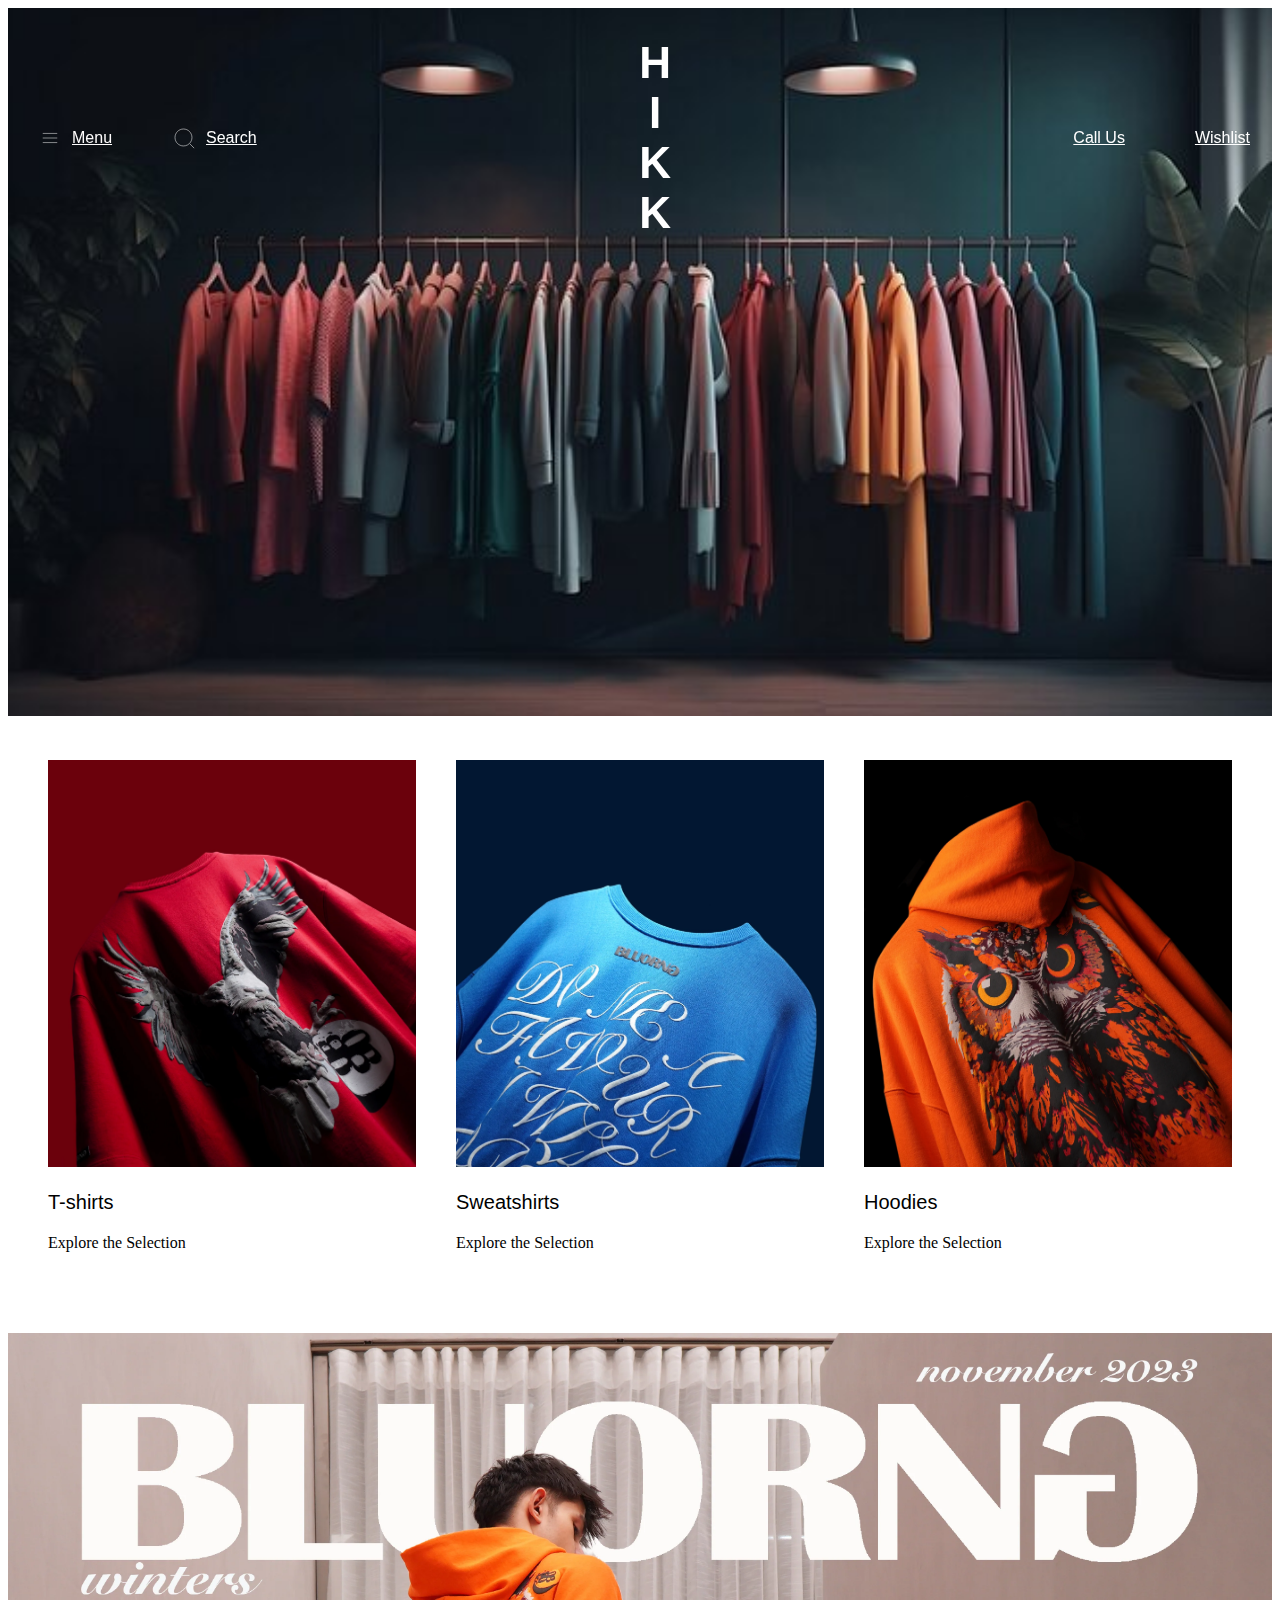
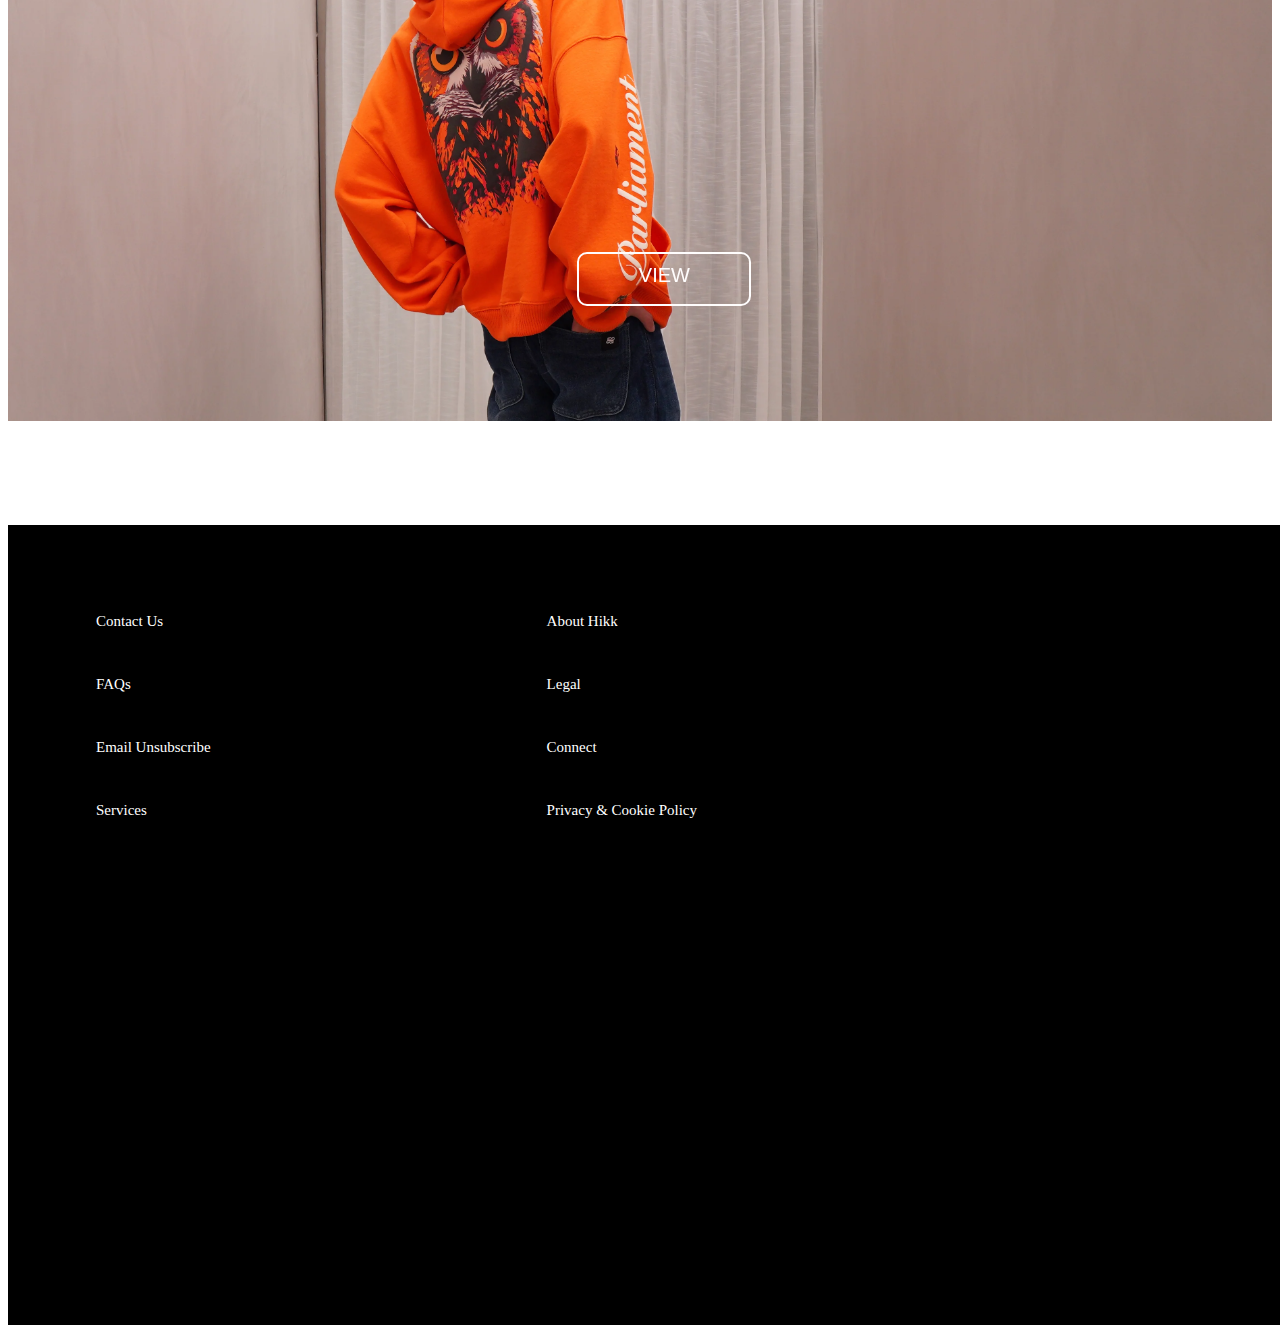
==== index.html @ 89ca1138 "21-12-2023" ====
<!DOCTYPE html>
<html lang="en">

<head>
    <meta charset="UTF-8">
    <meta name="viewport" content="width=device-width, initial-scale=1.0">
    <title>hikk-project</title>
    <link rel="stylesheet" href="home.css">
</head>

<body>
    <!--navigation top of home page-->
    <div class="navigation">
        <div class="nav-box1"><!-- left side box-->
            <a href="#" id="menu-bar"><!--meanu bar icon or text-->
                <svg width="30px" height="30px" viewBox="0 0 21.00 21.00" xmlns="http://www.w3.org/2000/svg" fill="none"
                    stroke="white" stroke-width="0.441">
                    <g id="SVGRepo_bgCarrier" stroke-width="0"></g>
                    <g id="SVGRepo_tracerCarrier" stroke-linecap="round" stroke-linejoin="round" stroke="#CCCCCC"
                        stroke-width="1.596"></g>
                    <g id="SVGRepo_iconCarrier">
                        <g fill="none" fill-rule="evenodd" stroke="white" stroke-linecap="round"
                            stroke-linejoin="round">
                            <path d="m4.5 6.5h12"></path>
                            <path d="m4.498 10.5h11.997"></path>
                            <path d="m4.5 14.5h11.995"></path>
                        </g>
                    </g>
                </svg>

                Menu
            </a>
            <a href="#" id="search-lens"><!-- search bar icon or text-->
                <svg width="64px" height="64px" viewBox="0 0 24.00 24.00" fill="none"
                    xmlns="http://www.w3.org/2000/svg">
                    <g id="SVGRepo_bgCarrier" stroke-width="0"></g>
                    <g id="SVGRepo_tracerCarrier" stroke-linecap="round" stroke-linejoin="round"></g>
                    <g id="SVGRepo_iconCarrier">
                        <path
                            d="M19.9604 11.4802C19.9604 13.8094 19.0227 15.9176 17.5019 17.4512C16.9332 18.0247 16.2834 18.5173 15.5716 18.9102C14.3594 19.5793 12.9658 19.9604 11.4802 19.9604C6.79672 19.9604 3 16.1637 3 11.4802C3 6.79672 6.79672 3 11.4802 3C16.1637 3 19.9604 6.79672 19.9604 11.4802Z"
                            stroke="#ffffff" stroke-width="0.528" fill="none"></path>
                        <path d="M18.1553 18.1553L21.8871 21.8871" stroke="#ffffff" stroke-width="0.528"
                            stroke-linecap="round"></path>
                    </g>
                </svg>

                Search
            </a>
        </div>
        <!-- center box heading-->
        <div class="nav-box2">
            <div id="brand-name">H I K K</div><!--brand name-->
        </div>
        <!--right box of navigation-->
        <div class="nav-box3">
            <a href="#" id="call-us">Call Us</a><!--call us or contact text-->
            <a href="#" id="wishlist">Wishlist</a><!-- wishlist text-->
        </div>
    </div>
    <!--home page image-->
    <div class="home-main-img">
        <img src="assets/home_background.jpg" alt="reload the site">
    </div>
    <!--home page products-->
    <div class="home-page-products-container">
        <div id="home-page-products">
            <a href="#"> <img src="assets/t-shirt.jpg.webp" alt="reload...">

                <li id="home-product-name">T-shirts</li>
                <li id="home-product-selection">Explore the Selection</li>
            </a>
        </div>
        <div id="home-page-products">
            <a href="#">
                <img src="assets/sweatshirt-jpg.webp" alt="reload...">

                <li id="home-product-name">Sweatshirts</li>
                <li id="home-product-selection">Explore the Selection</li>
            </a>
        </div>
        <div id="home-page-products">
            <a href="#">
                <img src="assets/hoddie.jpg.webp" alt="reload...">

                <li id="home-product-name">Hoodies</li>
                <li id="home-product-selection">Explore the Selection</li>
            </a>
        </div>
    </div>

    <div class="home-page-collections">
        <img src="assets/home-collection.jpg.webp" alt="">

        <a href="#">
            <div id="home-page-collection-view">VIEW</div>
        </a>
    </div>

    <!-- home page footer  -->
    <div class="home-page-fotter-container1">
        <div id="home-page-fotter-items1">
            <a href="#">Contact Us</a>
            <a href="#">FAQs</a>
            <a href="#">Email Unsubscribe</a>
            <a href="#">Services</a>
        </div>
        
        <div id="home-page-fotter-items2">
            <a href="#">About Hikk</a>
            <a href="#">Legal</a>
            <a href="#">Connect</a>
            <a href="#">Privacy & Cookie Policy</a>
        </div>
    </div>




</body>

</html>
---- home.css ----
/* navigation bar start */
.navigation {
    display: flex;
    position: fixed;
}

/*nav box 1 */
.nav-box1 {
    display: flex;

    margin-right: 330px;
}

#menu-bar {
    font-family: 'Verdana', sans-serif;
    color: #fffdfd;
    /* White text color for menu bar */
    padding: 10px;
    margin: 20px;
    display: flex;
    /* Use flexbox to align items */
    justify-content: space-between;
    /* Space elements evenly */
    align-items: center;
    /* Center items vertically */
}

#menu-bar svg {
    width: 24px;
    /* Adjust the icon width */
    height: 24px;
    /* Adjust the icon height */
    fill: #ffffff;
    /* Set the icon color */
    margin-right: 10px;
    /* Add some spacing between icon and text */
    vertical-align: middle;
    /* Align the icon vertically */
}

#search-lens svg {
    width: 24px;
    /* Adjust the icon width */
    height: 24px;
    /* Adjust the icon height */
    fill: #ffffff;
    /* Set the icon color */
    margin-right: 10px;
    /* Add some spacing between icon and text */
    vertical-align: middle;
    /* Align the icon vertically */

}

#search-lens {
    margin: 20px;
    color: #ffffff;
    /* White text color for menu bar */
    padding: 10px;
    display: flex;
    /* Use flexbox to align items */
    justify-content: space-between;
    /* Space elements evenly */
    align-items: center;
    /* Center items vertically */
    font-family: 'Verdana', sans-serif;
}

/* nav box2 */
.nav-box2 {
    flex: 1;
    /* Allow box2 to grow and take up available space */
    text-align: center;
    /* Center the content in box2 */

    margin-right: 290px;
}

#brand-name {
    align-items: center;
    /* Center items vertically */
    margin: 20px;
    /* White text color for menu bar */
    padding: 10px;
    padding-left: 0px;
    display: flex;
    /* Use flexbox to align items */
    justify-content: space-between;
    /* Space elements evenly */
    font-size: 44px;
    /* Adjust the font size */
    font-weight: bold;
    /* Make the text bold */
    color: #ffffff;
    /* Set the text color to black */
    font-family: 'Arial', sans-serif;
}

/* nav box3 */
.nav-box3 {
    display: flex;
    justify-content: flex-end;
    /* Align box3 to the right */
    gap: 10px;
    /* Add gap between box3 elements */

    margin-left: 50px;

}

#call-us {
    align-items: center;
    /* Center items vertically */
    margin: 20px;
    color: #ffffff;
    /* White text color for menu bar */
    padding: 10px;
    display: flex;
    /* Use flexbox to align items */
    justify-content: space-between;
    /* Space elements evenly */
    font-family: 'Verdana', sans-serif;
}

#wishlist {
    align-items: center;
    /* Center items vertically */
    margin: 20px;
    color: #ffffff;
    /* White text color for menu bar */
    padding: 10px;
    display: flex;
    /* Use flexbox to align items */
    justify-content: space-between;
    /* Space elements evenly */
    font-family: 'Verdana', sans-serif;
}

/* navigation bar               END  */

/* home main background image*/
.home-main-img img {
    width: 100%;
}

/* home main background image     END*/
/*home page products display*/
.home-page-products-container {

    display: flex;
    padding: 20px;
    margin-bottom: 80px;


}

#home-page-products img {
    height: 90%;
    width: 100%;
}

#home-page-products {
    padding: 20px;

}

#home-page-products li {
    list-style: none;
    padding-top: 20px;

}

#home-product-name {
    font-size: 20px;
    font-family: sans-serif;
    color: black;

}

#home-page-products a {
    text-decoration: none;

}

#home-product-selection {
    color: black;
    font-family: Cambria, Cochin, Georgia, Times, 'Times New Roman', serif;

}

/*home page products display            END */
/*home page collections-monthly*/
.home-page-collections {
    position: relative;
}

.home-page-collections a {
    position: absolute;
    font-size: 20px;
    color: #fffdfd;
    text-decoration: none;
    top: 75%;
    left: 45%;
    font-family: Verdana, Geneva, Tahoma, sans-serif;

}

#home-page-collection-view {
    position: relative;
    height: 30px;
    width: 110px;
    padding-top: 10px;
    padding-left: 60px;
    padding-bottom: 10px;
    border: #fffdfd solid 2px;
    border-radius: 10px;
}

.home-page-collections img {

    width: 100%;

}

/*home page collections-monthly     END */
.home-page-fotter-container1 {
    height: 700px;
    background-color: rgb(0, 0, 0);
    display: flex;
    margin-top: 100px;
    padding: 50px;

    width: 100%;
}

/* home page footer */
#home-page-fotter-items1 a {
    color: #ffffff;
    text-decoration: none;
    font-size: 15px;
    width: 100%;
    margin: 30px;
    padding: 8px;
    display: block;
    /* border: #fffdfd solid 2px; */
}

#home-page-fotter-items2 a {
    color: #ffffff;
    text-decoration: none;
    font-size: 15px;
    width: 100%;
    margin: 30px;
    padding: 8px;
    margin-left: 290px;
    display: block;
    /* border: #fffdfd solid 2px; */
}

#home-page-fotter-items3 {
    color: #ffffff;
    font-size: 15px;
    /* border: #fffdfd solid 2px; */
    display: block;
    width: 100%;
    margin-left: 70px;
    padding: 40px;
}
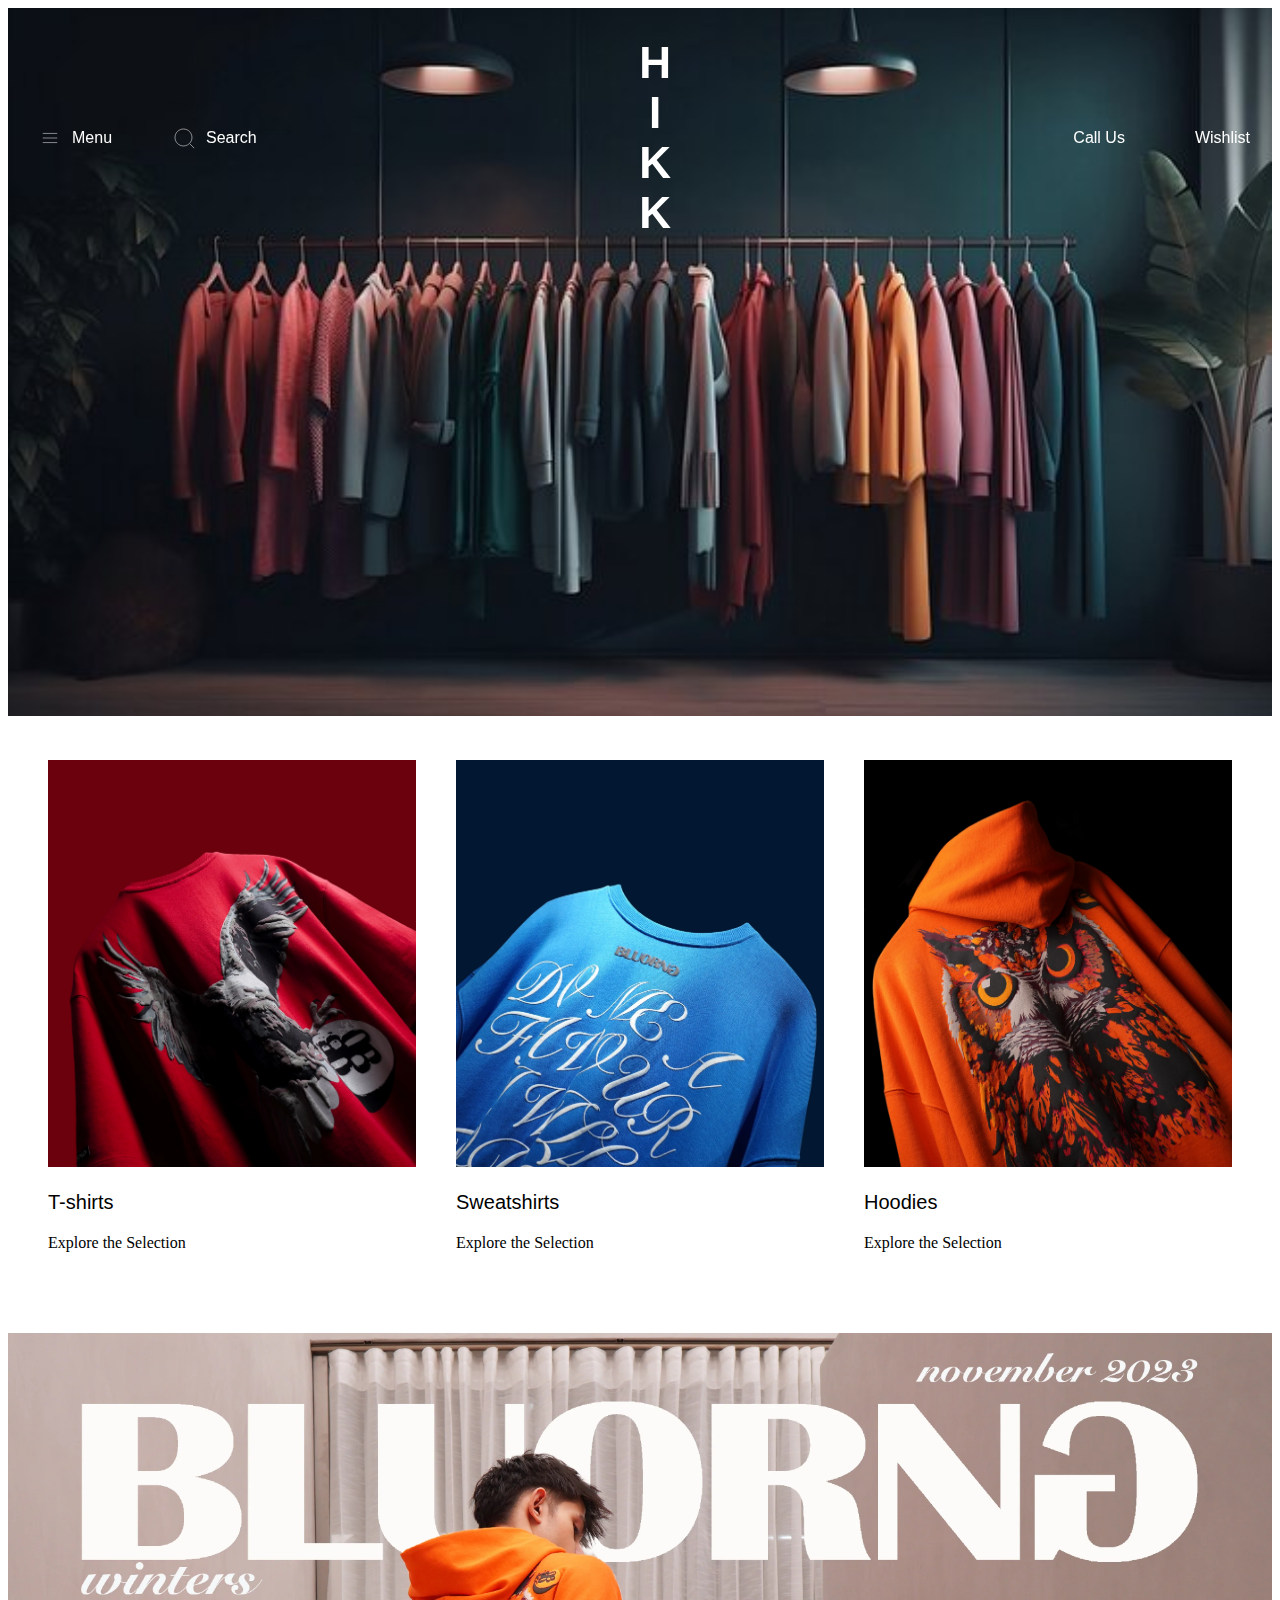
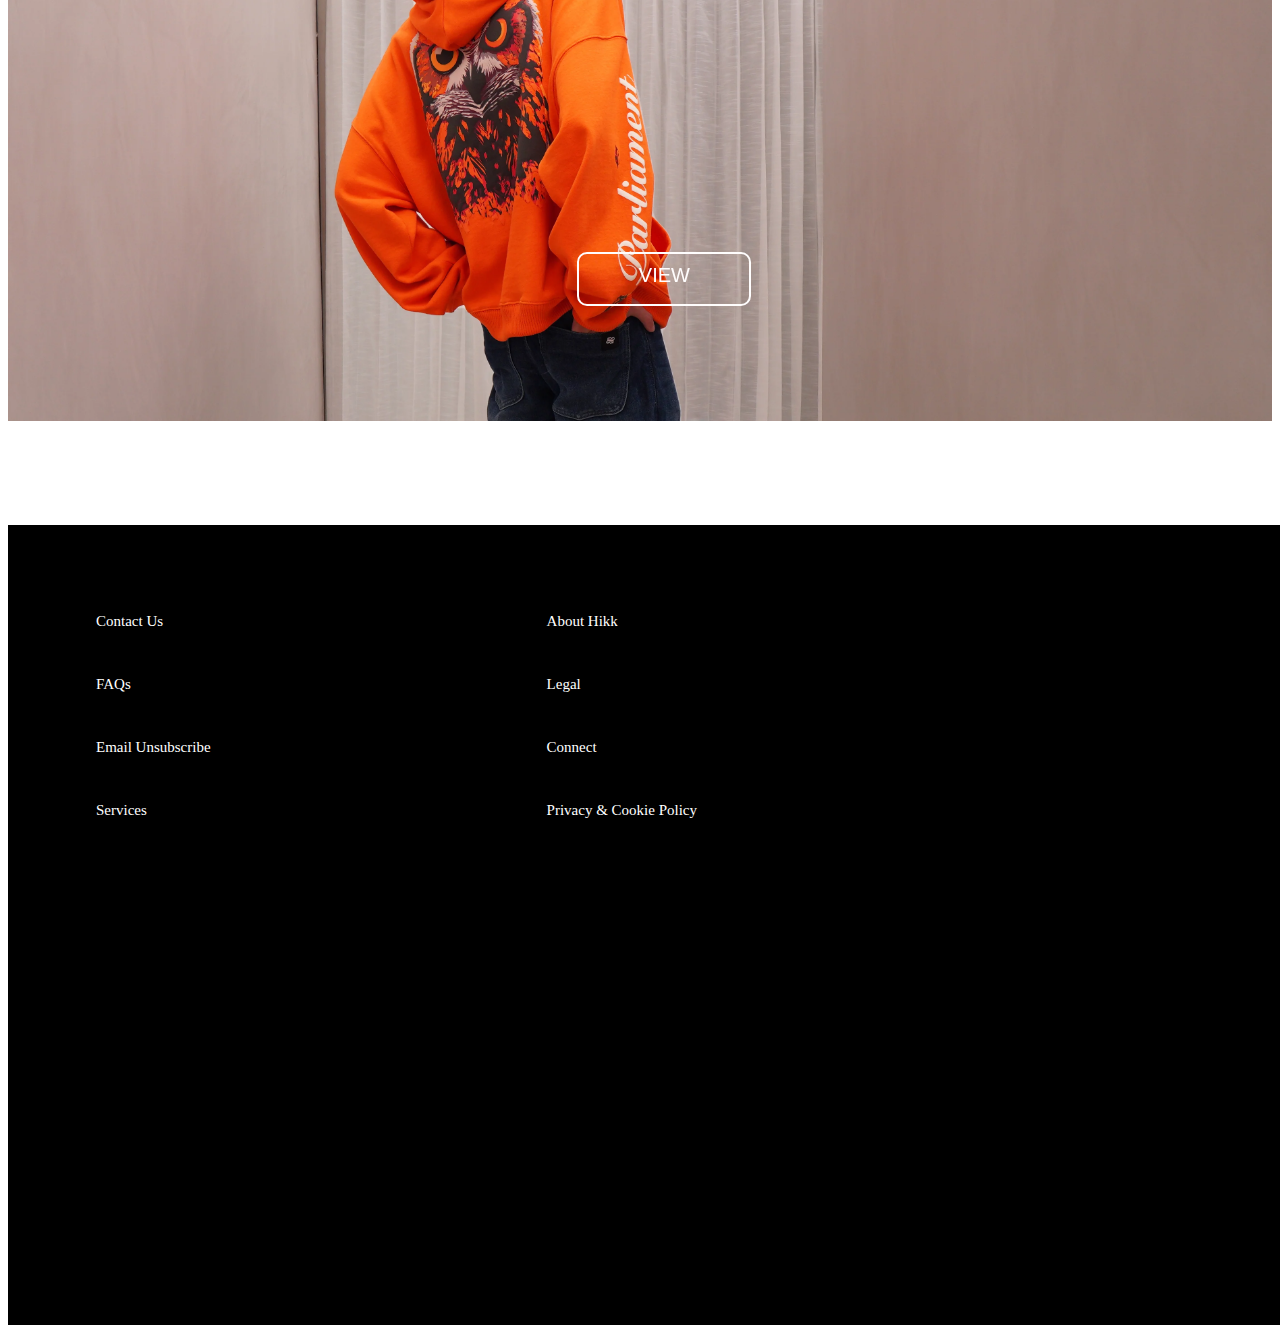
==== commit 76a777b5: "26-12-2023" ====
--- a/index.html
+++ b/index.html
@@ -49,11 +49,14 @@
         </div>
         <!-- center box heading-->
         <div class="nav-box2">
-            <div id="brand-name">H I K K</div><!--brand name-->
+        <a href="index.html">
+             <div id="brand-name">H I K K</div><!--brand name-->
+        </a>
+           
         </div>
         <!--right box of navigation-->
         <div class="nav-box3">
-            <a href="#" id="call-us">Call Us</a><!--call us or contact text-->
+            <a href="contact.html" id="call-us">Call Us</a><!--call us or contact text-->
             <a href="#" id="wishlist">Wishlist</a><!-- wishlist text-->
         </div>
     </div>
@@ -99,16 +102,16 @@
     <!-- home page footer  -->
     <div class="home-page-fotter-container1">
         <div id="home-page-fotter-items1">
-            <a href="#">Contact Us</a>
+            <a href="contact.html">Contact Us</a>
             <a href="#">FAQs</a>
             <a href="#">Email Unsubscribe</a>
             <a href="#">Services</a>
         </div>
         
         <div id="home-page-fotter-items2">
-            <a href="#">About Hikk</a>
+            <a href="about.html">About Hikk</a>
             <a href="#">Legal</a>
-            <a href="#">Connect</a>
+            <a href="contact.html">Connect</a>
             <a href="#">Privacy & Cookie Policy</a>
         </div>
     </div>
--- a/home.css
+++ b/home.css
@@ -18,6 +18,7 @@
     padding: 10px;
     margin: 20px;
     display: flex;
+    text-decoration: none;
     /* Use flexbox to align items */
     justify-content: space-between;
     /* Space elements evenly */
@@ -64,6 +65,7 @@
     align-items: center;
     /* Center items vertically */
     font-family: 'Verdana', sans-serif;
+    text-decoration: none;
 }
 
 /* nav box2 */
@@ -92,10 +94,13 @@
     font-weight: bold;
     /* Make the text bold */
     color: #ffffff;
+
     /* Set the text color to black */
     font-family: 'Arial', sans-serif;
 }
-
+a{
+    text-decoration: none;
+}
 /* nav box3 */
 .nav-box3 {
     display: flex;
@@ -120,6 +125,7 @@
     justify-content: space-between;
     /* Space elements evenly */
     font-family: 'Verdana', sans-serif;
+    text-decoration: none;
 }
 
 #wishlist {
@@ -134,6 +140,7 @@
     justify-content: space-between;
     /* Space elements evenly */
     font-family: 'Verdana', sans-serif;
+    text-decoration: none;
 }
 
 /* navigation bar               END  */
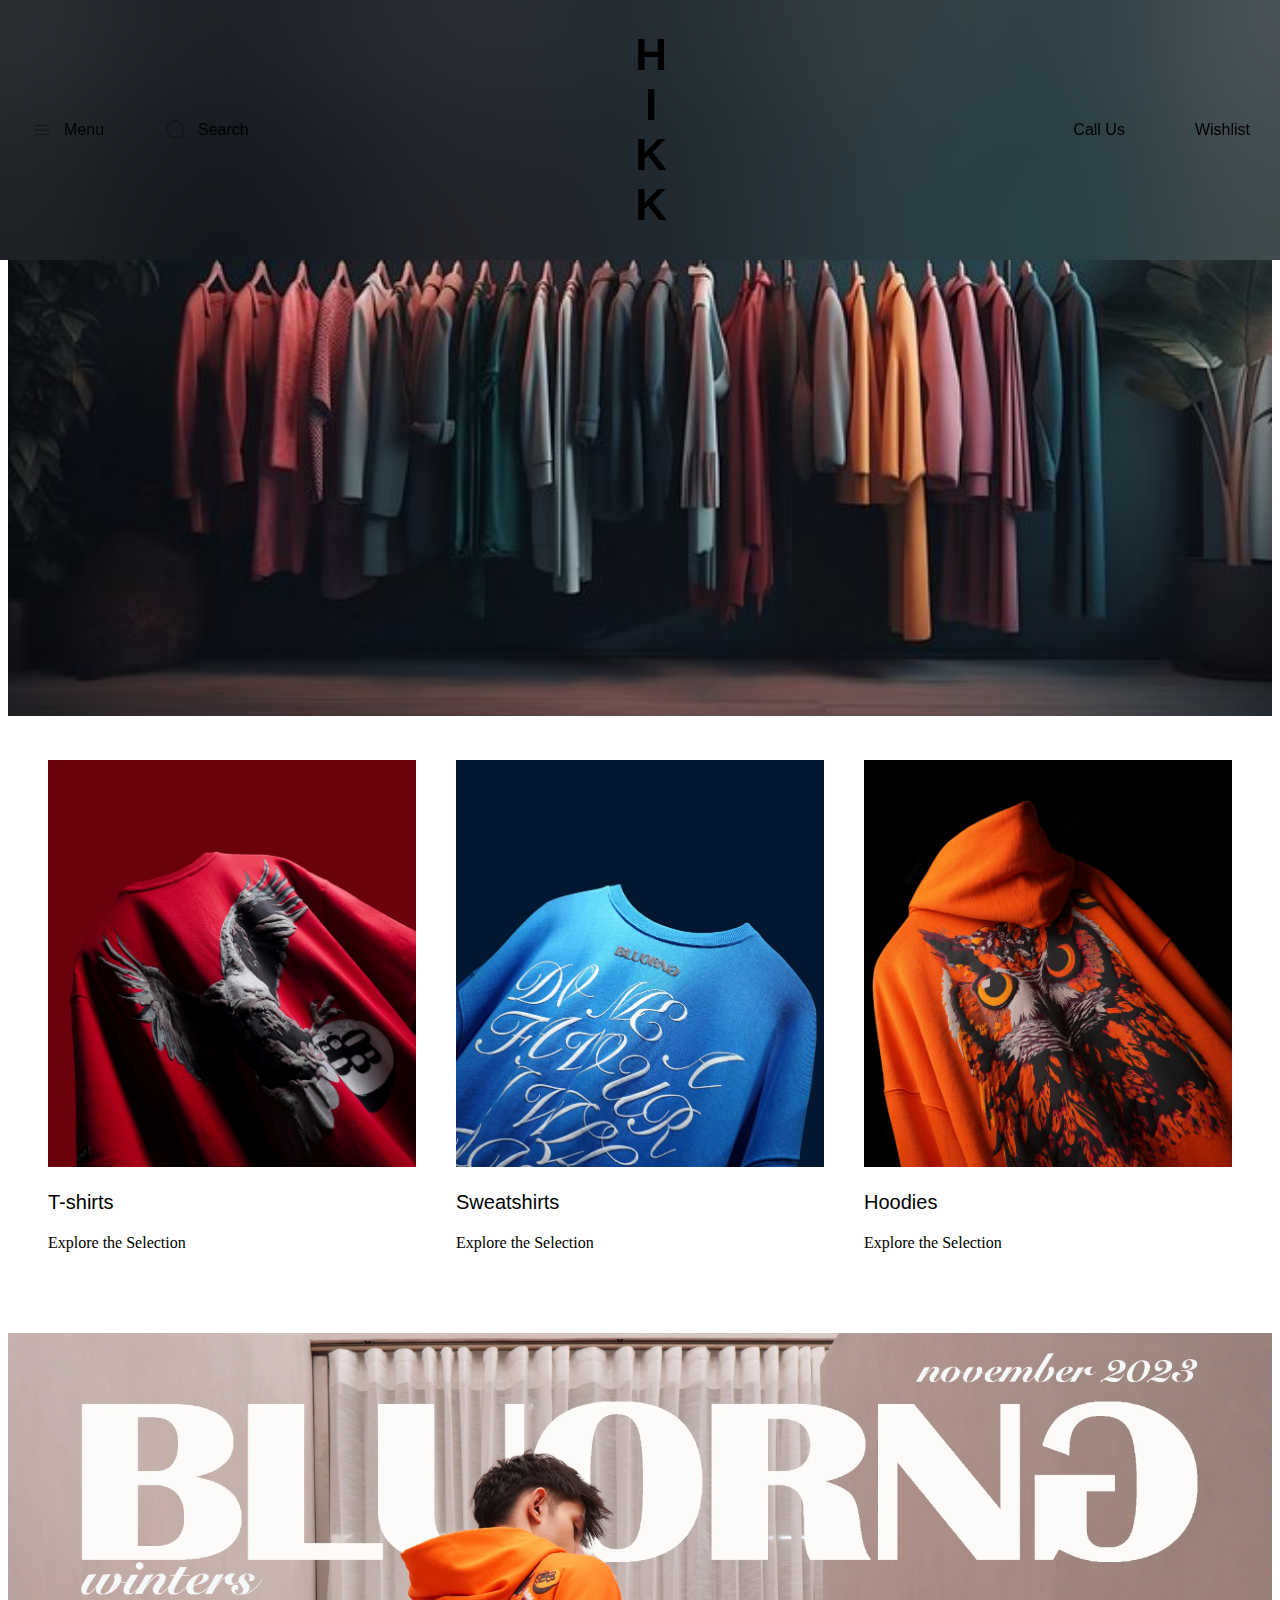
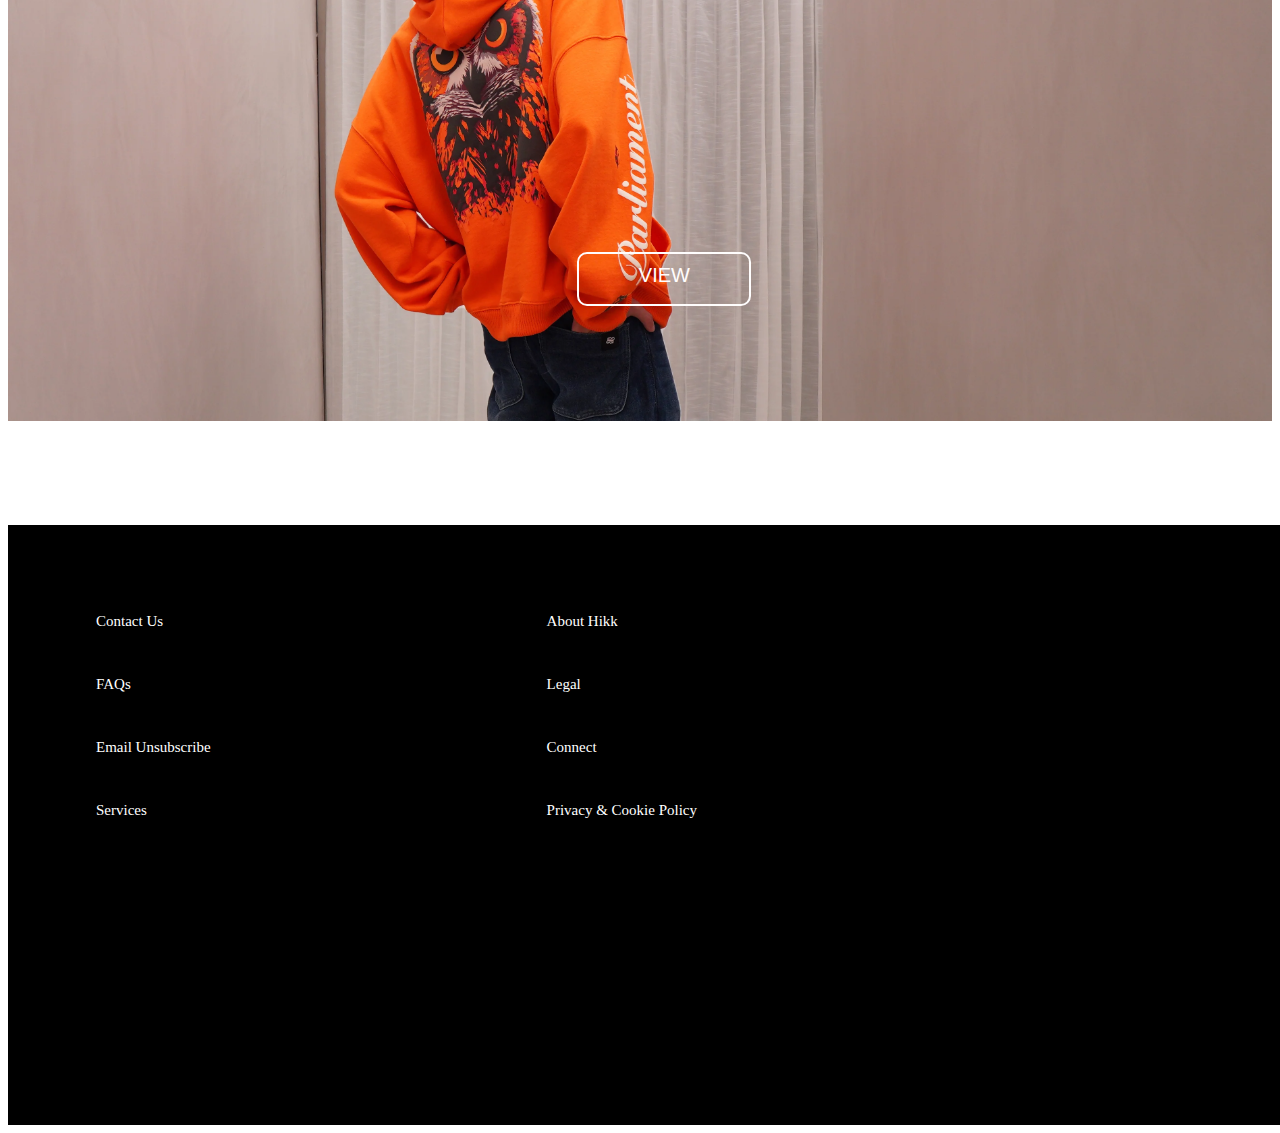
==== commit 66a418e0: "try" ====
--- a/index.html
+++ b/index.html
@@ -6,13 +6,19 @@
     <meta name="viewport" content="width=device-width, initial-scale=1.0">
     <title>hikk-project</title>
     <link rel="stylesheet" href="home.css">
+    <link rel="stylesheet" id="main-stylesheet" href="nav.css">
 </head>
 
 <body>
+    <div class="overlay" onclick="closeSidebar(event)"></div>
+
     <!--navigation top of home page-->
-    <div class="navigation">
+
+    <div class="navigation" id="navbar" onmouseenter="changeStylesheet('nav-black.css')"
+        onmouseleave="changeStylesheet('nav.css')">
         <div class="nav-box1"><!-- left side box-->
-            <a href="#" id="menu-bar"><!--meanu bar icon or text-->
+
+            <div id="menu-bar" onclick="toggleSidebar(event)">
                 <svg width="30px" height="30px" viewBox="0 0 21.00 21.00" xmlns="http://www.w3.org/2000/svg" fill="none"
                     stroke="white" stroke-width="0.441">
                     <g id="SVGRepo_bgCarrier" stroke-width="0"></g>
@@ -27,10 +33,10 @@
                         </g>
                     </g>
                 </svg>
+                Menu
+            </div>
 
-                Menu
-            </a>
-            <a href="#" id="search-lens"><!-- search bar icon or text-->
+            <a href="" id="search-lens"><!-- search bar icon or text-->
                 <svg width="64px" height="64px" viewBox="0 0 24.00 24.00" fill="none"
                     xmlns="http://www.w3.org/2000/svg">
                     <g id="SVGRepo_bgCarrier" stroke-width="0"></g>
@@ -49,56 +55,68 @@
         </div>
         <!-- center box heading-->
         <div class="nav-box2">
-        <a href="index.html">
-             <div id="brand-name">H I K K</div><!--brand name-->
-        </a>
-           
+            <a href="index.html">
+                <div id="brand-name">H I K K</div><!--brand name-->
+            </a>
+
         </div>
         <!--right box of navigation-->
         <div class="nav-box3">
             <a href="contact.html" id="call-us">Call Us</a><!--call us or contact text-->
-            <a href="#" id="wishlist">Wishlist</a><!-- wishlist text-->
+            <a href="favourite.html" id="wishlist">Wishlist</a><!-- wishlist text-->
         </div>
     </div>
-    <!--home page image-->
-    <div class="home-main-img">
-        <img src="assets/home_background.jpg" alt="reload the site">
+
+    <div id="sidebar">
+        <!-- Your sidebar content -->
+
+        <li><a href="#">Home</a></li>
+        <li><a href="#">About</a></li>
+        <li><a href="#">Contact</a></li>
+
     </div>
-    <!--home page products-->
-    <div class="home-page-products-container">
-        <div id="home-page-products">
-            <a href="#"> <img src="assets/t-shirt.jpg.webp" alt="reload...">
+    <div class="content">
+        <!-- Your page content goes here -->
 
-                <li id="home-product-name">T-shirts</li>
-                <li id="home-product-selection">Explore the Selection</li>
-            </a>
+        <!--home page image-->
+        <div class="home-main-img">
+            <img src="assets/home_background.jpg" alt="reload the site">
         </div>
-        <div id="home-page-products">
+        <!--home page products-->
+        <div class="home-page-products-container">
+            <div id="home-page-products">
+                <a href="#"> <img src="assets/t-shirt.jpg.webp" alt="reload...">
+
+                    <li id="home-product-name">T-shirts</li>
+                    <li id="home-product-selection">Explore the Selection</li>
+                </a>
+            </div>
+            <div id="home-page-products">
+                <a href="#">
+                    <img src="assets/sweatshirt-jpg.webp" alt="reload...">
+
+                    <li id="home-product-name">Sweatshirts</li>
+                    <li id="home-product-selection">Explore the Selection</li>
+                </a>
+            </div>
+            <div id="home-page-products">
+                <a href="#">
+                    <img src="assets/hoddie.jpg.webp" alt="reload...">
+
+                    <li id="home-product-name">Hoodies</li>
+                    <li id="home-product-selection">Explore the Selection</li>
+                </a>
+            </div>
+        </div>
+
+        <div class="home-page-collections">
+            <img src="assets/home-collection.jpg.webp" alt="">
+
             <a href="#">
-                <img src="assets/sweatshirt-jpg.webp" alt="reload...">
-
-                <li id="home-product-name">Sweatshirts</li>
-                <li id="home-product-selection">Explore the Selection</li>
-            </a>
-        </div>
-        <div id="home-page-products">
-            <a href="#">
-                <img src="assets/hoddie.jpg.webp" alt="reload...">
-
-                <li id="home-product-name">Hoodies</li>
-                <li id="home-product-selection">Explore the Selection</li>
+                <div id="home-page-collection-view">VIEW</div>
             </a>
         </div>
     </div>
-
-    <div class="home-page-collections">
-        <img src="assets/home-collection.jpg.webp" alt="">
-
-        <a href="#">
-            <div id="home-page-collection-view">VIEW</div>
-        </a>
-    </div>
-
     <!-- home page footer  -->
     <div class="home-page-fotter-container1">
         <div id="home-page-fotter-items1">
@@ -107,7 +125,7 @@
             <a href="#">Email Unsubscribe</a>
             <a href="#">Services</a>
         </div>
-        
+
         <div id="home-page-fotter-items2">
             <a href="about.html">About Hikk</a>
             <a href="#">Legal</a>
@@ -118,7 +136,7 @@
 
 
 
-
+    <script src="menu-bar.js"></script>
 </body>
 
 </html>--- a/home.css
+++ b/home.css
@@ -1,153 +1,8 @@
-/* navigation bar start */
-.navigation {
-    display: flex;
-    position: fixed;
-}
-
-/*nav box 1 */
-.nav-box1 {
-    display: flex;
-
-    margin-right: 330px;
-}
-
-#menu-bar {
-    font-family: 'Verdana', sans-serif;
-    color: #fffdfd;
-    /* White text color for menu bar */
-    padding: 10px;
-    margin: 20px;
-    display: flex;
-    text-decoration: none;
-    /* Use flexbox to align items */
-    justify-content: space-between;
-    /* Space elements evenly */
-    align-items: center;
-    /* Center items vertically */
-}
-
-#menu-bar svg {
-    width: 24px;
-    /* Adjust the icon width */
-    height: 24px;
-    /* Adjust the icon height */
-    fill: #ffffff;
-    /* Set the icon color */
-    margin-right: 10px;
-    /* Add some spacing between icon and text */
-    vertical-align: middle;
-    /* Align the icon vertically */
-}
-
-#search-lens svg {
-    width: 24px;
-    /* Adjust the icon width */
-    height: 24px;
-    /* Adjust the icon height */
-    fill: #ffffff;
-    /* Set the icon color */
-    margin-right: 10px;
-    /* Add some spacing between icon and text */
-    vertical-align: middle;
-    /* Align the icon vertically */
-
-}
-
-#search-lens {
-    margin: 20px;
-    color: #ffffff;
-    /* White text color for menu bar */
-    padding: 10px;
-    display: flex;
-    /* Use flexbox to align items */
-    justify-content: space-between;
-    /* Space elements evenly */
-    align-items: center;
-    /* Center items vertically */
-    font-family: 'Verdana', sans-serif;
-    text-decoration: none;
-}
-
-/* nav box2 */
-.nav-box2 {
-    flex: 1;
-    /* Allow box2 to grow and take up available space */
-    text-align: center;
-    /* Center the content in box2 */
-
-    margin-right: 290px;
-}
-
-#brand-name {
-    align-items: center;
-    /* Center items vertically */
-    margin: 20px;
-    /* White text color for menu bar */
-    padding: 10px;
-    padding-left: 0px;
-    display: flex;
-    /* Use flexbox to align items */
-    justify-content: space-between;
-    /* Space elements evenly */
-    font-size: 44px;
-    /* Adjust the font size */
-    font-weight: bold;
-    /* Make the text bold */
-    color: #ffffff;
-
-    /* Set the text color to black */
-    font-family: 'Arial', sans-serif;
-}
-a{
-    text-decoration: none;
-}
-/* nav box3 */
-.nav-box3 {
-    display: flex;
-    justify-content: flex-end;
-    /* Align box3 to the right */
-    gap: 10px;
-    /* Add gap between box3 elements */
-
-    margin-left: 50px;
-
-}
-
-#call-us {
-    align-items: center;
-    /* Center items vertically */
-    margin: 20px;
-    color: #ffffff;
-    /* White text color for menu bar */
-    padding: 10px;
-    display: flex;
-    /* Use flexbox to align items */
-    justify-content: space-between;
-    /* Space elements evenly */
-    font-family: 'Verdana', sans-serif;
-    text-decoration: none;
-}
-
-#wishlist {
-    align-items: center;
-    /* Center items vertically */
-    margin: 20px;
-    color: #ffffff;
-    /* White text color for menu bar */
-    padding: 10px;
-    display: flex;
-    /* Use flexbox to align items */
-    justify-content: space-between;
-    /* Space elements evenly */
-    font-family: 'Verdana', sans-serif;
-    text-decoration: none;
-}
-
-/* navigation bar               END  */
 
 /* home main background image*/
 .home-main-img img {
     width: 100%;
+
 }
 
 /* home main background image     END*/
@@ -231,13 +86,16 @@
 
 /*home page collections-monthly     END */
 .home-page-fotter-container1 {
-    height: 700px;
+    height: 500px;
     background-color: rgb(0, 0, 0);
     display: flex;
     margin-top: 100px;
     padding: 50px;
-
-    width: 100%;
+bottom: 0;
+    width: 1330px;
+  
+    left: 0;
+    right: 0;
 }
 
 /* home page footer */
@@ -273,3 +131,4 @@
     margin-left: 70px;
     padding: 40px;
 }
+
--- a/nav.css
+++ b/nav.css
@@ -0,0 +1,226 @@
+
+/* navigation bar start */
+.navigation {
+    display: flex;
+    position: fixed;
+    background: transparent;
+    transition: background-color 0.3s ease-in-out;
+  z-index: 9;
+  top: 0;
+  left: 0;
+  right: 0;
+}
+
+.navigation.hidden {
+    transform: translateY(-100%);
+}
+/*nav box 1 */
+.nav-box1 {
+    display: flex;
+
+    margin-right: 330px;
+}
+
+#menu-bar {
+    font-family: 'Verdana', sans-serif;
+    color: #fffdfd;
+   
+    /* White text color for menu bar */
+    padding: 10px;
+    margin: 20px;
+    display: flex;
+    text-decoration: none;
+    /* Use flexbox to align items */
+    justify-content: space-between;
+    /* Space elements evenly */
+    align-items: center;
+    /* Center items vertically */
+    cursor: pointer;
+}
+
+ 
+
+#menu-bar svg {
+    width: 24px;
+    /* Adjust the icon width */
+    height: 24px;
+    /* Adjust the icon height */
+    fill: #ffffff;
+    /* Set the icon color */
+    margin-right: 10px;
+    /* Add some spacing between icon and text */
+    vertical-align: middle;
+    /* Align the icon vertically */
+} 
+
+
+#search-lens svg {
+    width: 24px;
+    /* Adjust the icon width */
+    height: 24px;
+    /* Adjust the icon height */
+    fill: #ffffff;
+    /* Set the icon color */
+    margin-right: 10px;
+    /* Add some spacing between icon and text */
+    vertical-align: middle;
+    /* Align the icon vertically */
+
+}
+
+#search-lens {
+    margin: 20px;
+    color: #ffffff;
+    /* White text color for menu bar */
+    padding: 10px;
+    display: flex;
+    /* Use flexbox to align items */
+    justify-content: space-between;
+    /* Space elements evenly */
+    align-items: center;
+    /* Center items vertically */
+    font-family: 'Verdana', sans-serif;
+    text-decoration: none;
+}
+
+/* nav box2 */
+.nav-box2 {
+    flex: 1;
+    /* Allow box2 to grow and take up available space */
+    text-align: center;
+    /* Center the content in box2 */
+
+    margin-right: 290px;
+}
+
+#brand-name {
+    align-items: center;
+    /* Center items vertically */
+    margin: 20px;
+    /* White text color for menu bar */
+    padding: 10px;
+    padding-left: 0px;
+    display: flex;
+    /* Use flexbox to align items */
+    justify-content: space-between;
+    /* Space elements evenly */
+    font-size: 44px;
+    /* Adjust the font size */
+    font-weight: bold;
+    /* Make the text bold */
+    color: #ffffff;
+
+    /* Set the text color to black */
+    font-family: 'Arial', sans-serif;
+}
+
+a{
+    text-decoration: none;
+}
+/* nav box3 */
+.nav-box3 {
+    display: flex;
+    justify-content: flex-end;
+    /* Align box3 to the right */
+    gap: 10px;
+    /* Add gap between box3 elements */
+
+    margin-left: 50px;
+
+}
+
+#call-us {
+    align-items: center;
+    /* Center items vertically */
+    margin: 20px;
+    color: #ffffff;
+    /* White text color for menu bar */
+    padding: 10px;
+    display: flex;
+    /* Use flexbox to align items */
+    justify-content: space-between;
+    /* Space elements evenly */
+    font-family: 'Verdana', sans-serif;
+    text-decoration: none;
+}
+
+#wishlist {
+    align-items: center;
+    /* Center items vertically */
+    margin: 20px;
+    color: #ffffff;
+    /* White text color for menu bar */
+    padding: 10px;
+    display: flex;
+    /* Use flexbox to align items */
+    justify-content: space-between;
+    /* Space elements evenly */
+    font-family: 'Verdana', sans-serif;
+    text-decoration: none;
+}
+
+/* navigation bar               END  */
+
+/* menu bar options*/
+
+#sidebar {
+    height: 100%;
+    width: 0;
+    position: fixed;
+    top: 0;
+    left: 0;
+    background-color: #fff; /* Change background color to white */
+    overflow-x: hidden;
+    transition: 0.5s;
+    z-index: 10;
+ 
+}
+
+#sidebar li {
+
+    list-style:null;
+   
+   padding-top: 60px;
+   padding-left: 90px;
+}
+
+#sidebar a {
+    text-decoration: none;
+    color: black; /* Change text color to black */
+    font-size: 18px;
+
+}
+
+#sidebar a:hover {
+    color: #a1a1a1;
+}
+
+.overlay {
+    display: none;
+    position: fixed;
+    width: 100%;
+    height: 100%;
+    background: rgba(0, 0, 0, 0.5);
+    z-index: 1;
+   
+}
+
+#sidebar.active {
+    width: 500px;
+}
+
+.overlay.active {
+    display: block;
+    background: rgba(0, 0, 0, 0.5); /* Change overlay background color and transparency */
+ 
+}
+body.sidebar-active {
+  
+    position: fixed;
+    width: 100%;
+    height: 100%;
+    overflow: hidden;
+   
+}
+
+ 
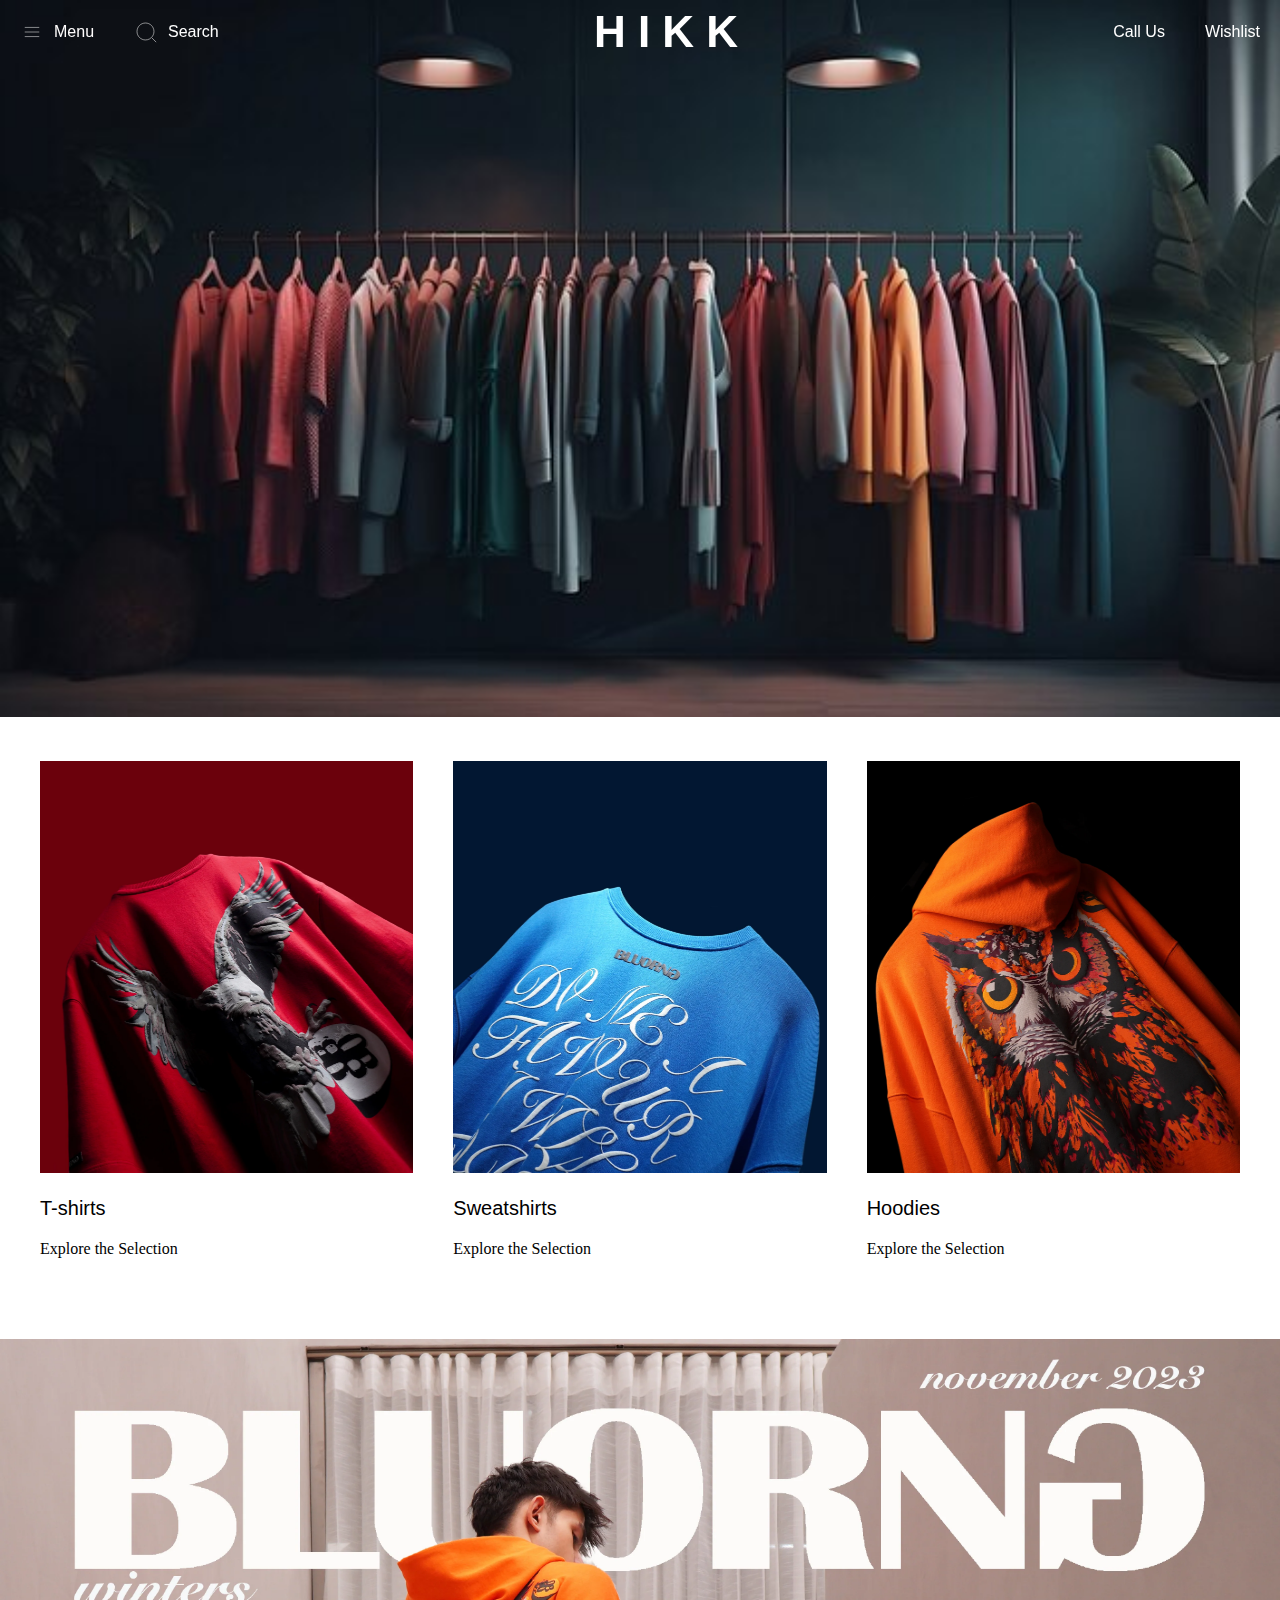
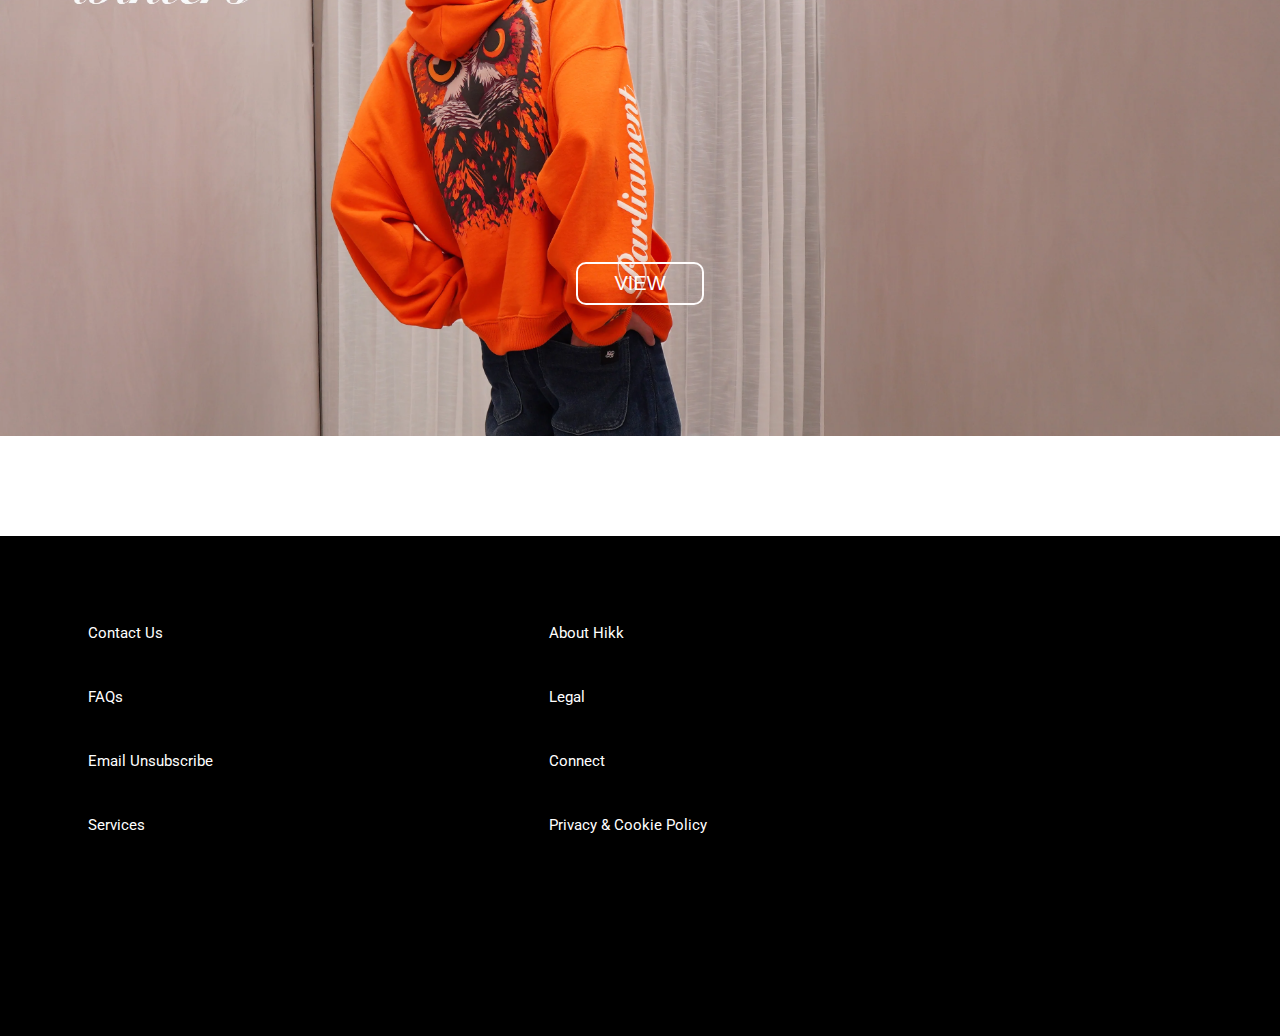
==== commit 323e8c2d: "5-02-24" ====
--- a/index.html
+++ b/index.html
@@ -14,11 +14,10 @@
 
     <!--navigation top of home page-->
 
-    <div class="navigation" id="navbar" onmouseenter="changeStylesheet('nav-black.css')"
-        onmouseleave="changeStylesheet('nav.css')">
+    <div class="navigation" id="navbar">
         <div class="nav-box1"><!-- left side box-->
 
-            <div id="menu-bar" onclick="toggleSidebar(event)">
+            <a id="menu-bar" onclick="toggleSidebar(event)">
                 <svg width="30px" height="30px" viewBox="0 0 21.00 21.00" xmlns="http://www.w3.org/2000/svg" fill="none"
                     stroke="white" stroke-width="0.441">
                     <g id="SVGRepo_bgCarrier" stroke-width="0"></g>
@@ -34,8 +33,8 @@
                     </g>
                 </svg>
                 Menu
-            </div>
-
+            </a>
+          
             <a href="" id="search-lens"><!-- search bar icon or text-->
                 <svg width="64px" height="64px" viewBox="0 0 24.00 24.00" fill="none"
                     xmlns="http://www.w3.org/2000/svg">
@@ -52,6 +51,7 @@
 
                 Search
             </a>
+            
         </div>
         <!-- center box heading-->
         <div class="nav-box2">
@@ -69,11 +69,20 @@
 
     <div id="sidebar">
         <!-- Your sidebar content -->
-
-        <li><a href="#">Home</a></li>
-        <li><a href="#">About</a></li>
-        <li><a href="#">Contact</a></li>
-
+        <div id="close-button" onclick="closeSidebar()">Close</div>
+        <ul>
+        <li><a href="">My Account</a></li>
+        <li><a href="">Personalized Order</a></li>
+        <li><a href="">Your Order</a></li>
+        <li><a href="">Whats New</a></li>
+        <li><a href="">All Products</a></li>
+        <li><a href="favourite.html">Favourite</a></li>
+        <li><a href="">Add To Cart</a></li>
+        <li><a href="about.html">About</a></li>
+        <li><a href="contact.html">Contact Us</a></li>
+        <li><a href="">FAQs</a></li>
+        <li><a href="">Connect</a></li>
+        </ul>
     </div>
     <div class="content">
         <!-- Your page content goes here -->
--- a/home.css
+++ b/home.css
@@ -1,3 +1,9 @@
+* {
+    margin: 0;
+    padding: 0;
+    box-sizing: border-box;
+    outline: none;
+}
 
 /* home main background image*/
 .home-main-img img {
@@ -52,15 +58,16 @@
 
 /*home page products display            END */
 /*home page collections-monthly*/
-.home-page-collections {
+/* .home-page-collections {
     position: relative;
 }
 
 .home-page-collections a {
     position: absolute;
-    font-size: 20px;
+ width: 10%;
     color: #fffdfd;
-    text-decoration: none;
+   border: #fffdfd solid 2px;
+    border-radius: 10px;
     top: 75%;
     left: 45%;
     font-family: Verdana, Geneva, Tahoma, sans-serif;
@@ -68,21 +75,57 @@
 }
 
 #home-page-collection-view {
+    display: flex;
+    flex: inherit;
     position: relative;
-    height: 30px;
-    width: 110px;
-    padding-top: 10px;
-    padding-left: 60px;
-    padding-bottom: 10px;
-    border: #fffdfd solid 2px;
-    border-radius: 10px;
+      font-size: 20px;
+    align-items: center;
+    text-align: center;
+    justify-content: space-between;
+   
 }
 
 .home-page-collections img {
 
     width: 100%;
+  
+} */
+.home-page-collections {
+    position: relative;
+    width: 100%;
+    /* Ensure the container takes up the full width */
+}
 
+.home-page-collections a {
+    position: absolute;
+    width: 10%;
+    color: #fffdfd;
+    border: #fffdfd solid 2px;
+    border-radius: 10px;
+    top: 75%;
+    left: 50%;
+    /* Center the link horizontally */
+    transform: translateX(-50%);
+    /* Adjust to center precisely */
+    font-family: Verdana, Geneva, Tahoma, sans-serif;
+    text-decoration: none;
+    /* Remove underline from the link */
+
+    /* Additional styles for better visibility */
+    padding: 8px;
+    text-align: center;
 }
+
+#home-page-collection-view {
+    font-size: 20px;
+}
+
+.home-page-collections img {
+    width: 100%;
+    display: block;
+    /* Remove default image spacing */
+}
+
 
 /*home page collections-monthly     END */
 .home-page-fotter-container1 {
@@ -91,9 +134,9 @@
     display: flex;
     margin-top: 100px;
     padding: 50px;
-bottom: 0;
-    width: 1330px;
-  
+    bottom: 0;
+    width: 100%;
+
     left: 0;
     right: 0;
 }
@@ -130,5 +173,4 @@
     width: 100%;
     margin-left: 70px;
     padding: 40px;
-}
-
+}--- a/nav.css
+++ b/nav.css
@@ -1,14 +1,28 @@
+@import url('https://fonts.googleapis.com/css2?family=Roboto:ital,wght@0,100;0,300;0,400;0,500;0,700;0,900;1,100;1,300;1,400;1,500;1,700;1,900&display=swap');
+
+*{
+    margin: 0;
+    padding: 0;
+    box-sizing: border-box;
+    outline: none;
+}
+
+body{
+    font-family: "Roboto", sans-serif;
+    /* font-weight: 100; */
+    
+}
 
 /* navigation bar start */
 .navigation {
+    width: 100%;
     display: flex;
+    flex: inherit;
+    justify-content: space-between;
+    align-items: center;
     position: fixed;
     background: transparent;
-    transition: background-color 0.3s ease-in-out;
   z-index: 9;
-  top: 0;
-  left: 0;
-  right: 0;
 }
 
 .navigation.hidden {
@@ -17,92 +31,55 @@
 /*nav box 1 */
 .nav-box1 {
     display: flex;
-
-    margin-right: 330px;
+    flex: inherit;
+    align-items: center;
+    justify-content: space-between;
 }
 
-#menu-bar {
+#menu-bar{
     font-family: 'Verdana', sans-serif;
     color: #fffdfd;
-   
-    /* White text color for menu bar */
-    padding: 10px;
-    margin: 20px;
+    padding: 20px;
     display: flex;
-    text-decoration: none;
-    /* Use flexbox to align items */
     justify-content: space-between;
-    /* Space elements evenly */
     align-items: center;
-    /* Center items vertically */
     cursor: pointer;
 }
 
  
 
-#menu-bar svg {
+
+#menu-bar svg, #search-lens svg {
     width: 24px;
-    /* Adjust the icon width */
     height: 24px;
-    /* Adjust the icon height */
-    fill: #ffffff;
-    /* Set the icon color */
     margin-right: 10px;
-    /* Add some spacing between icon and text */
-    vertical-align: middle;
-    /* Align the icon vertically */
+    align-items: center;
 } 
 
-
-#search-lens svg {
-    width: 24px;
-    /* Adjust the icon width */
-    height: 24px;
-    /* Adjust the icon height */
-    fill: #ffffff;
-    /* Set the icon color */
-    margin-right: 10px;
-    /* Add some spacing between icon and text */
-    vertical-align: middle;
-    /* Align the icon vertically */
-
-}
-
 #search-lens {
-    margin: 20px;
     color: #ffffff;
-    /* White text color for menu bar */
-    padding: 10px;
+    padding: 20px;
     display: flex;
-    /* Use flexbox to align items */
     justify-content: space-between;
-    /* Space elements evenly */
     align-items: center;
-    /* Center items vertically */
     font-family: 'Verdana', sans-serif;
-    text-decoration: none;
 }
 
 /* nav box2 */
 .nav-box2 {
-    flex: 1;
+    display: flex;
+    flex: inherit;
     /* Allow box2 to grow and take up available space */
-    text-align: center;
+    align-items: center;
+    justify-content: center;
     /* Center the content in box2 */
-
-    margin-right: 290px;
 }
 
 #brand-name {
     align-items: center;
     /* Center items vertically */
-    margin: 20px;
     /* White text color for menu bar */
-    padding: 10px;
-    padding-left: 0px;
-    display: flex;
     /* Use flexbox to align items */
-    justify-content: space-between;
     /* Space elements evenly */
     font-size: 44px;
     /* Adjust the font size */
@@ -120,41 +97,21 @@
 /* nav box3 */
 .nav-box3 {
     display: flex;
-    justify-content: flex-end;
-    /* Align box3 to the right */
-    gap: 10px;
-    /* Add gap between box3 elements */
-
-    margin-left: 50px;
-
+    flex: inherit;
+    align-items: center;
+    justify-content: space-between;
 }
 
 #call-us {
-    align-items: center;
-    /* Center items vertically */
-    margin: 20px;
+    padding: 20px;
     color: #ffffff;
-    /* White text color for menu bar */
-    padding: 10px;
-    display: flex;
-    /* Use flexbox to align items */
-    justify-content: space-between;
-    /* Space elements evenly */
     font-family: 'Verdana', sans-serif;
     text-decoration: none;
 }
 
 #wishlist {
-    align-items: center;
-    /* Center items vertically */
-    margin: 20px;
+    padding: 20px;
     color: #ffffff;
-    /* White text color for menu bar */
-    padding: 10px;
-    display: flex;
-    /* Use flexbox to align items */
-    justify-content: space-between;
-    /* Space elements evenly */
     font-family: 'Verdana', sans-serif;
     text-decoration: none;
 }
@@ -167,8 +124,6 @@
     height: 100%;
     width: 0;
     position: fixed;
-    top: 0;
-    left: 0;
     background-color: #fff; /* Change background color to white */
     overflow-x: hidden;
     transition: 0.5s;
@@ -177,15 +132,19 @@
 }
 
 #sidebar li {
-
-    list-style:null;
-   
-   padding-top: 60px;
-   padding-left: 90px;
+display: flex;
+    list-style:none;
+  width: 100%;
+  height: 7vh;
+ padding-left: 8vh;
+  align-items: center;
+  
+  
 }
 
 #sidebar a {
     text-decoration: none;
+    list-style: none;
     color: black; /* Change text color to black */
     font-size: 18px;
 
@@ -222,5 +181,19 @@
     overflow: hidden;
    
 }
+#close-button {
+    cursor: pointer;
+   display: flex;
+   width: 100%;
+   height: 10vh;
+    justify-content:end;
+    align-items: center;
+   font-size: large;
+   padding-right: 7vh;
+    
+    /* Add additional styles based on your design preferences */
+}
 
- 
+#close-button:hover {
+    color: #a1a1a1;
+}
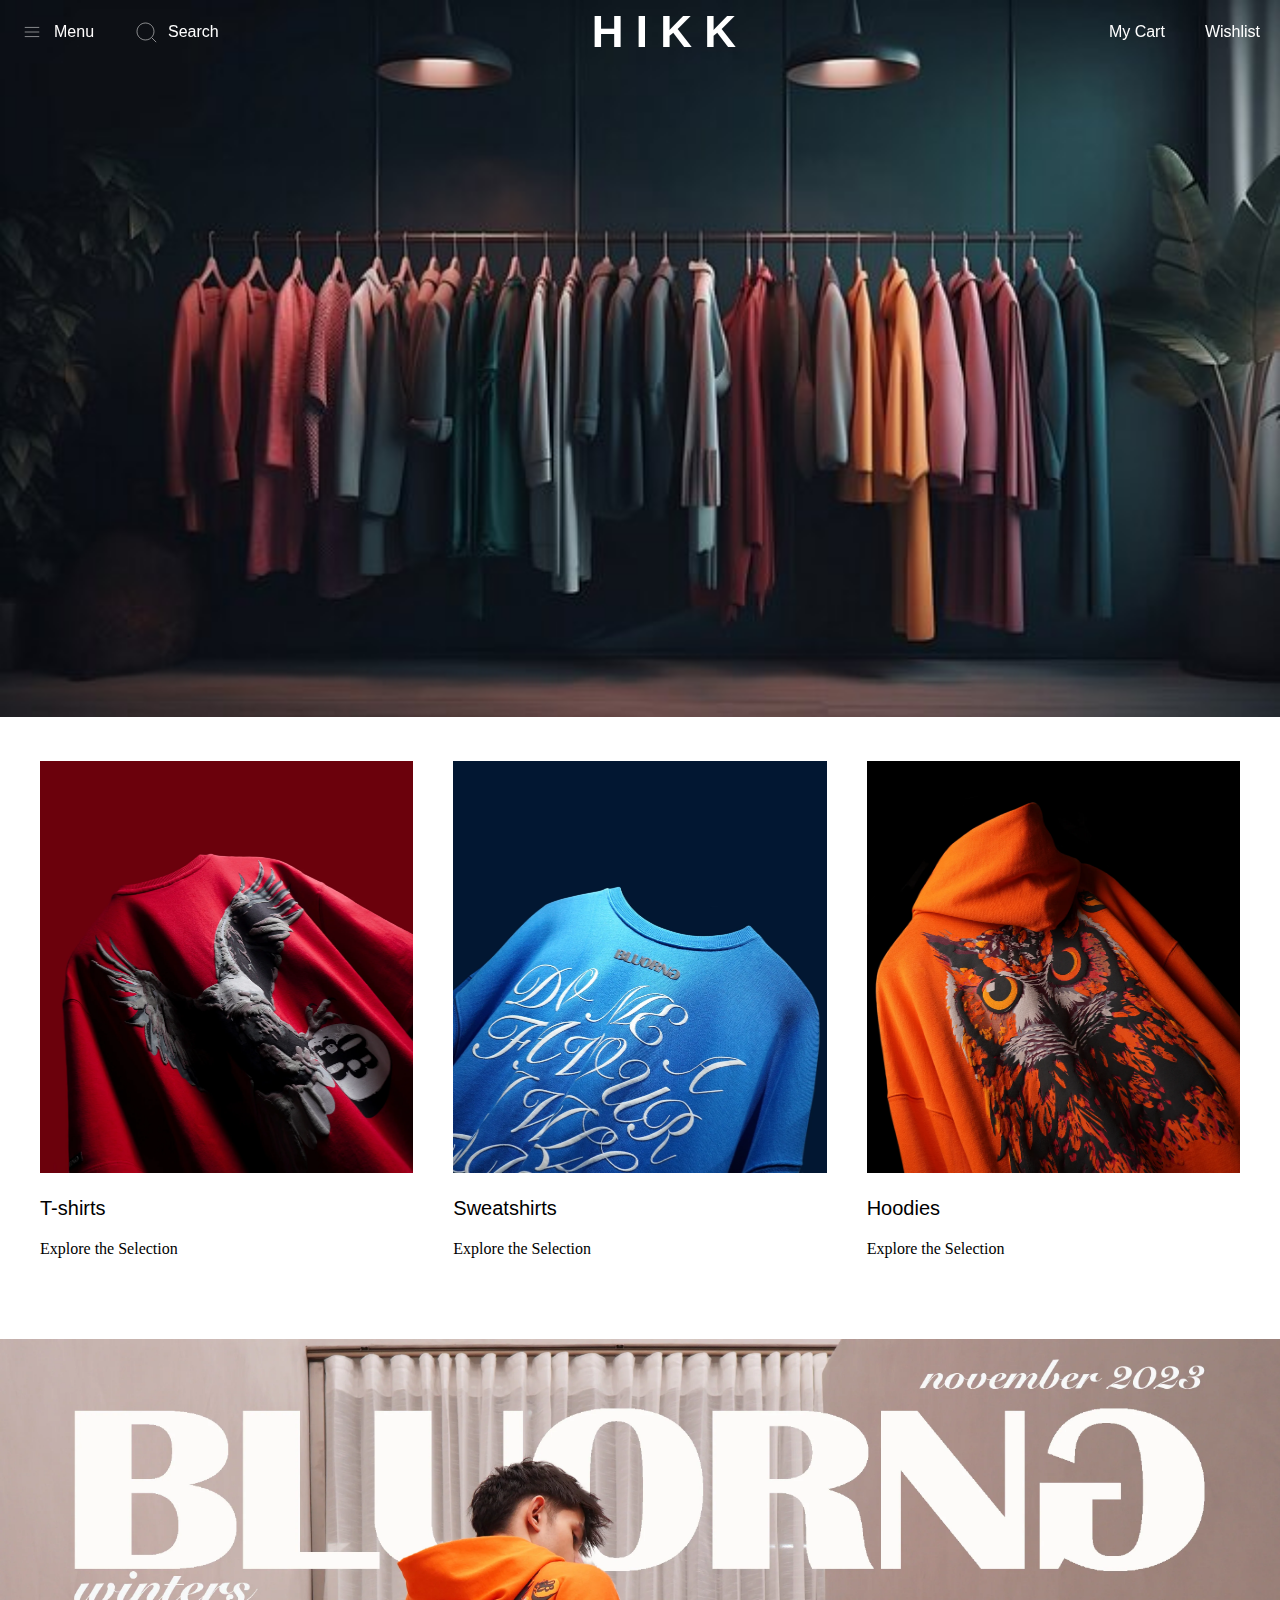
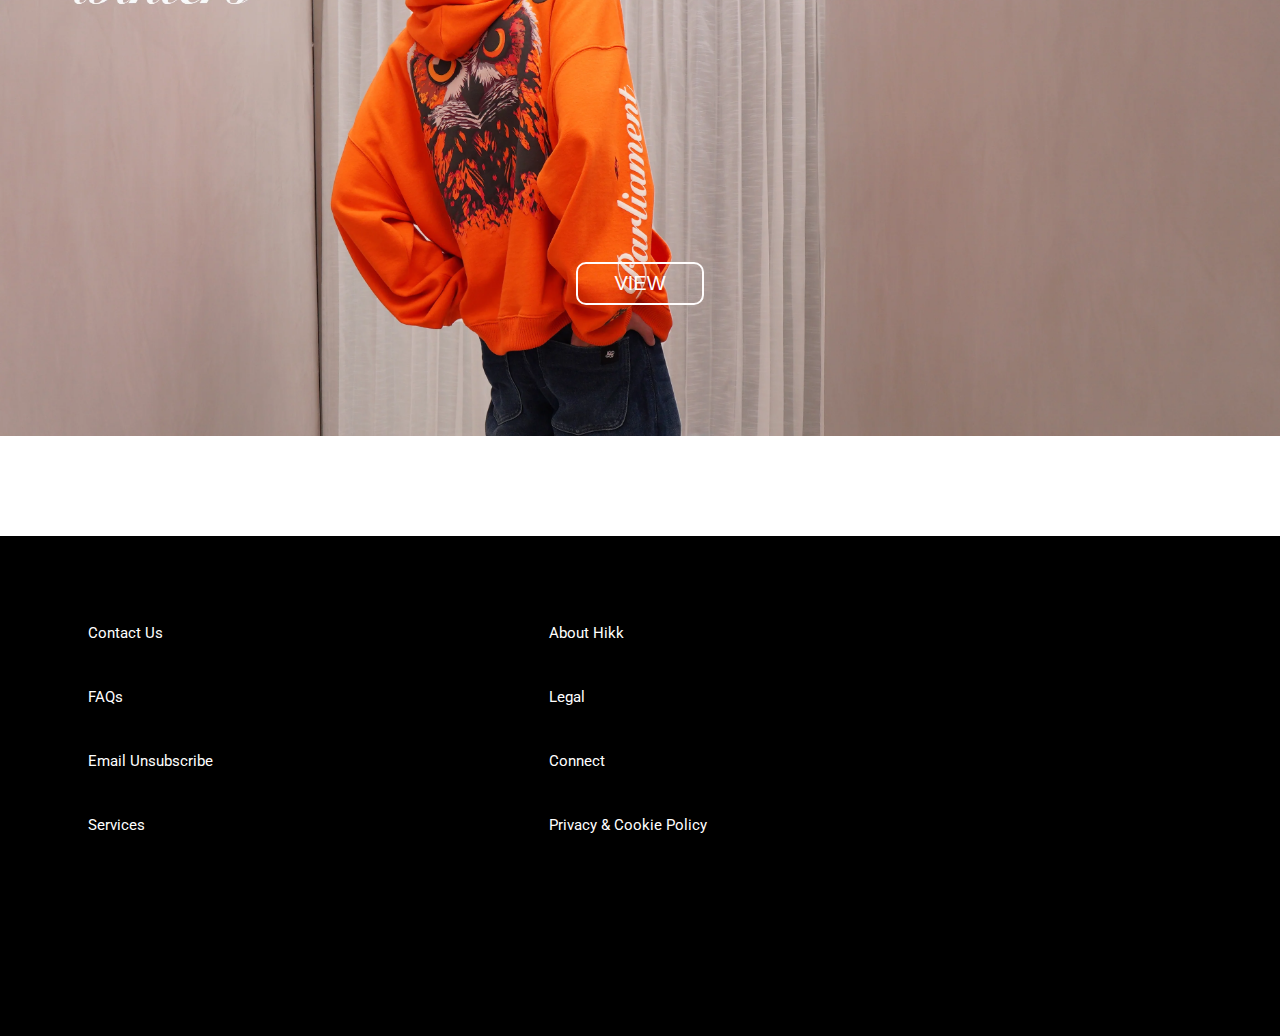
==== commit 3a9abea1: "11-2-24" ====
--- a/index.html
+++ b/index.html
@@ -11,6 +11,7 @@
 
 <body>
     <div class="overlay" onclick="closeSidebar(event)"></div>
+    <div class="right-overlay" onclick="closerightSidebar(event)"></div>
 
     <!--navigation top of home page-->
 
@@ -34,7 +35,7 @@
                 </svg>
                 Menu
             </a>
-          
+
             <a href="" id="search-lens"><!-- search bar icon or text-->
                 <svg width="64px" height="64px" viewBox="0 0 24.00 24.00" fill="none"
                     xmlns="http://www.w3.org/2000/svg">
@@ -51,7 +52,7 @@
 
                 Search
             </a>
-            
+
         </div>
         <!-- center box heading-->
         <div class="nav-box2">
@@ -62,26 +63,243 @@
         </div>
         <!--right box of navigation-->
         <div class="nav-box3">
-            <a href="contact.html" id="call-us">Call Us</a><!--call us or contact text-->
+
+
+
+            <div id="my-cart" onclick="togglerightSidebar(event)">My Cart</div>
+
+
+
+
+
+
+
             <a href="favourite.html" id="wishlist">Wishlist</a><!-- wishlist text-->
         </div>
     </div>
+
+    <div id="right-sidebar">
+        <!-- Your sidebar content -->
+        <div id="right-close-button" onclick="closerightSidebar()">Close</div>
+        <!-- My Cart section -->
+        <div class="cart-item">
+            <div class="product1">
+
+
+                <div class="product-image">
+                    <!-- Product image goes here -->
+                    <img src="assets/hoddie.jpg.webp" alt="">
+                </div>
+                <div class="product-details">
+                    <div class="product-name-cost">
+                        <div id="product-name">MUSTARD SHIZEN T-SHIRT</div>
+                        <div id="product-cost">49905</div>
+                    </div>
+                    <div class="size">Size:XXXS</div>
+                    <div class="price-container">
+
+                        <span id="product-price" class="price" data-unit-price="4995">RS. 4,995</span>
+                    </div>
+                    <div class="add-delete-minus">
+
+
+                        <div class="quantity-controls">
+                            <button class="decrease-btn" onclick="decreaseQuantity('price')">-</button>
+                            <span class="quantity" id="quantity">1</span>
+                            <button class="increase-btn" onclick="increaseQuantity('price')">+</button>
+                        </div>
+                        <svg class="small-icon" xmlns="http://www.w3.org/2000/svg" viewBox="0 0 448 512">
+                            <path
+                                d="M170.5 51.6L151.5 80h145l-19-28.4c-1.5-2.2-4-3.6-6.7-3.6H177.1c-2.7 0-5.2 1.3-6.7 3.6zm147-26.6L354.2 80H368h48 8c13.3 0 24 10.7 24 24s-10.7 24-24 24h-8V432c0 44.2-35.8 80-80 80H112c-44.2 0-80-35.8-80-80V128H24c-13.3 0-24-10.7-24-24S10.7 80 24 80h8H80 93.8l36.7-55.1C140.9 9.4 158.4 0 177.1 0h93.7c18.7 0 36.2 9.4 46.6 24.9zM80 128V432c0 17.7 14.3 32 32 32H336c17.7 0 32-14.3 32-32V128H80zm80 64V400c0 8.8-7.2 16-16 16s-16-7.2-16-16V192c0-8.8 7.2-16 16-16s16 7.2 16 16zm80 0V400c0 8.8-7.2 16-16 16s-16-7.2-16-16V192c0-8.8 7.2-16 16-16s16 7.2 16 16zm80 0V400c0 8.8-7.2 16-16 16s-16-7.2-16-16V192c0-8.8 7.2-16 16-16s16 7.2 16 16z" />
+                        </svg>
+                    </div>
+                </div>
+            </div>
+            <div class="product1">
+
+
+                <div class="product-image">
+                    <!-- Product image goes here -->
+                    <img src="assets/hoddie.jpg.webp" alt="">
+                </div>
+                <div class="product-details">
+                    <div class="product-name-cost">
+                        <div id="product-name">MUSTARD SHIZEN T-SHIRT</div>
+                        <div id="product-cost">49905</div>
+                    </div>
+                    <div class="size">Size:XXXS</div>
+                    <div class="price-container">
+
+                        <span id="product-price" class="price" data-unit-price="4995">RS. 4,995</span>
+                    </div>
+                    <div class="add-delete-minus">
+
+
+                        <div class="quantity-controls">
+                            <button class="decrease-btn" onclick="decreaseQuantity('price')">-</button>
+                            <span class="quantity" id="quantity">1</span>
+                            <button class="increase-btn" onclick="increaseQuantity('price')">+</button>
+                        </div>
+                        <svg class="small-icon" xmlns="http://www.w3.org/2000/svg" viewBox="0 0 448 512">
+                            <path
+                                d="M170.5 51.6L151.5 80h145l-19-28.4c-1.5-2.2-4-3.6-6.7-3.6H177.1c-2.7 0-5.2 1.3-6.7 3.6zm147-26.6L354.2 80H368h48 8c13.3 0 24 10.7 24 24s-10.7 24-24 24h-8V432c0 44.2-35.8 80-80 80H112c-44.2 0-80-35.8-80-80V128H24c-13.3 0-24-10.7-24-24S10.7 80 24 80h8H80 93.8l36.7-55.1C140.9 9.4 158.4 0 177.1 0h93.7c18.7 0 36.2 9.4 46.6 24.9zM80 128V432c0 17.7 14.3 32 32 32H336c17.7 0 32-14.3 32-32V128H80zm80 64V400c0 8.8-7.2 16-16 16s-16-7.2-16-16V192c0-8.8 7.2-16 16-16s16 7.2 16 16zm80 0V400c0 8.8-7.2 16-16 16s-16-7.2-16-16V192c0-8.8 7.2-16 16-16s16 7.2 16 16zm80 0V400c0 8.8-7.2 16-16 16s-16-7.2-16-16V192c0-8.8 7.2-16 16-16s16 7.2 16 16z" />
+                        </svg>
+                    </div>
+                </div>
+            </div>
+            <div class="product1">
+
+
+                <div class="product-image">
+                    <!-- Product image goes here -->
+                    <img src="assets/hoddie.jpg.webp" alt="">
+                </div>
+                <div class="product-details">
+                    <div class="product-name-cost">
+                        <div id="product-name">MUSTARD SHIZEN T-SHIRT</div>
+                        <div id="product-cost">49905</div>
+                    </div>
+                    <div class="size">Size:XXXS</div>
+                    <div class="price-container">
+
+                        <span id="product-price" class="price" data-unit-price="4995">RS. 4,995</span>
+                    </div>
+                    <div class="add-delete-minus">
+
+
+                        <div class="quantity-controls">
+                            <button class="decrease-btn" onclick="decreaseQuantity('price')">-</button>
+                            <span class="quantity" id="quantity">1</span>
+                            <button class="increase-btn" onclick="increaseQuantity('price')">+</button>
+                        </div>
+                        <svg class="small-icon" xmlns="http://www.w3.org/2000/svg" viewBox="0 0 448 512">
+                            <path
+                                d="M170.5 51.6L151.5 80h145l-19-28.4c-1.5-2.2-4-3.6-6.7-3.6H177.1c-2.7 0-5.2 1.3-6.7 3.6zm147-26.6L354.2 80H368h48 8c13.3 0 24 10.7 24 24s-10.7 24-24 24h-8V432c0 44.2-35.8 80-80 80H112c-44.2 0-80-35.8-80-80V128H24c-13.3 0-24-10.7-24-24S10.7 80 24 80h8H80 93.8l36.7-55.1C140.9 9.4 158.4 0 177.1 0h93.7c18.7 0 36.2 9.4 46.6 24.9zM80 128V432c0 17.7 14.3 32 32 32H336c17.7 0 32-14.3 32-32V128H80zm80 64V400c0 8.8-7.2 16-16 16s-16-7.2-16-16V192c0-8.8 7.2-16 16-16s16 7.2 16 16zm80 0V400c0 8.8-7.2 16-16 16s-16-7.2-16-16V192c0-8.8 7.2-16 16-16s16 7.2 16 16zm80 0V400c0 8.8-7.2 16-16 16s-16-7.2-16-16V192c0-8.8 7.2-16 16-16s16 7.2 16 16z" />
+                        </svg>
+                    </div>
+                </div>
+            </div>
+            <div class="product1">
+
+
+                <div class="product-image">
+                    <!-- Product image goes here -->
+                    <img src="assets/hoddie.jpg.webp" alt="">
+                </div>
+                <div class="product-details">
+                    <div class="product-name-cost">
+                        <div id="product-name">MUSTARD SHIZEN T-SHIRT</div>
+                        <div id="product-cost">49905</div>
+                    </div>
+                    <div class="size">Size:XXXS</div>
+                    <div class="price-container">
+
+                        <span id="product-price" class="price" data-unit-price="4995">RS. 4,995</span>
+                    </div>
+                    <div class="add-delete-minus">
+
+
+                        <div class="quantity-controls">
+                            <button class="decrease-btn" onclick="decreaseQuantity('price')">-</button>
+                            <span class="quantity" id="quantity">1</span>
+                            <button class="increase-btn" onclick="increaseQuantity('price')">+</button>
+                        </div>
+                        <svg class="small-icon" xmlns="http://www.w3.org/2000/svg" viewBox="0 0 448 512">
+                            <path
+                                d="M170.5 51.6L151.5 80h145l-19-28.4c-1.5-2.2-4-3.6-6.7-3.6H177.1c-2.7 0-5.2 1.3-6.7 3.6zm147-26.6L354.2 80H368h48 8c13.3 0 24 10.7 24 24s-10.7 24-24 24h-8V432c0 44.2-35.8 80-80 80H112c-44.2 0-80-35.8-80-80V128H24c-13.3 0-24-10.7-24-24S10.7 80 24 80h8H80 93.8l36.7-55.1C140.9 9.4 158.4 0 177.1 0h93.7c18.7 0 36.2 9.4 46.6 24.9zM80 128V432c0 17.7 14.3 32 32 32H336c17.7 0 32-14.3 32-32V128H80zm80 64V400c0 8.8-7.2 16-16 16s-16-7.2-16-16V192c0-8.8 7.2-16 16-16s16 7.2 16 16zm80 0V400c0 8.8-7.2 16-16 16s-16-7.2-16-16V192c0-8.8 7.2-16 16-16s16 7.2 16 16zm80 0V400c0 8.8-7.2 16-16 16s-16-7.2-16-16V192c0-8.8 7.2-16 16-16s16 7.2 16 16z" />
+                        </svg>
+                    </div>
+                </div>
+            </div>
+            <div class="product1">
+
+
+                <div class="product-image">
+                    <!-- Product image goes here -->
+                    <img src="assets/hoddie.jpg.webp" alt="">
+                </div>
+                <div class="product-details">
+                    <div class="product-name-cost">
+                        <div id="product-name">MUSTARD SHIZEN T-SHIRT</div>
+                        <div id="product-cost">49905</div>
+                    </div>
+                    <div class="size">Size:XXXS</div>
+                    <div class="price-container">
+
+                        <span id="product-price" class="price" data-unit-price="4995">RS. 4,995</span>
+                    </div>
+                    <div class="add-delete-minus">
+
+
+                        <div class="quantity-controls">
+                            <button class="decrease-btn" onclick="decreaseQuantity('price')">-</button>
+                            <span class="quantity" id="quantity">1</span>
+                            <button class="increase-btn" onclick="increaseQuantity('price')">+</button>
+                        </div>
+                        <svg class="small-icon" xmlns="http://www.w3.org/2000/svg" viewBox="0 0 448 512">
+                            <path
+                                d="M170.5 51.6L151.5 80h145l-19-28.4c-1.5-2.2-4-3.6-6.7-3.6H177.1c-2.7 0-5.2 1.3-6.7 3.6zm147-26.6L354.2 80H368h48 8c13.3 0 24 10.7 24 24s-10.7 24-24 24h-8V432c0 44.2-35.8 80-80 80H112c-44.2 0-80-35.8-80-80V128H24c-13.3 0-24-10.7-24-24S10.7 80 24 80h8H80 93.8l36.7-55.1C140.9 9.4 158.4 0 177.1 0h93.7c18.7 0 36.2 9.4 46.6 24.9zM80 128V432c0 17.7 14.3 32 32 32H336c17.7 0 32-14.3 32-32V128H80zm80 64V400c0 8.8-7.2 16-16 16s-16-7.2-16-16V192c0-8.8 7.2-16 16-16s16 7.2 16 16zm80 0V400c0 8.8-7.2 16-16 16s-16-7.2-16-16V192c0-8.8 7.2-16 16-16s16 7.2 16 16zm80 0V400c0 8.8-7.2 16-16 16s-16-7.2-16-16V192c0-8.8 7.2-16 16-16s16 7.2 16 16z" />
+                        </svg>
+                    </div>
+                </div>
+            </div>
+            <div class="product1">
+
+
+                <div class="product-image">
+                    <!-- Product image goes here -->
+                    <img src="assets/hoddie.jpg.webp" alt="">
+                </div>
+                <div class="product-details">
+                    <div class="product-name-cost">
+                        <div id="product-name">MUSTARD SHIZEN T-SHIRT</div>
+                        <div id="product-cost">49905</div>
+                    </div>
+                    <div class="size">Size:XXXS</div>
+                    <div class="price-container">
+
+                        <span id="product-price" class="price" data-unit-price="4995">RS. 4,995</span>
+                    </div>
+                    <div class="add-delete-minus">
+
+
+                        <div class="quantity-controls">
+                            <button class="decrease-btn" onclick="decreaseQuantity('price')">-</button>
+                            <span class="quantity" id="quantity">1</span>
+                            <button class="increase-btn" onclick="increaseQuantity('price')">+</button>
+                        </div>
+                        <svg class="small-icon" xmlns="http://www.w3.org/2000/svg" viewBox="0 0 448 512">
+                            <path
+                                d="M170.5 51.6L151.5 80h145l-19-28.4c-1.5-2.2-4-3.6-6.7-3.6H177.1c-2.7 0-5.2 1.3-6.7 3.6zm147-26.6L354.2 80H368h48 8c13.3 0 24 10.7 24 24s-10.7 24-24 24h-8V432c0 44.2-35.8 80-80 80H112c-44.2 0-80-35.8-80-80V128H24c-13.3 0-24-10.7-24-24S10.7 80 24 80h8H80 93.8l36.7-55.1C140.9 9.4 158.4 0 177.1 0h93.7c18.7 0 36.2 9.4 46.6 24.9zM80 128V432c0 17.7 14.3 32 32 32H336c17.7 0 32-14.3 32-32V128H80zm80 64V400c0 8.8-7.2 16-16 16s-16-7.2-16-16V192c0-8.8 7.2-16 16-16s16 7.2 16 16zm80 0V400c0 8.8-7.2 16-16 16s-16-7.2-16-16V192c0-8.8 7.2-16 16-16s16 7.2 16 16zm80 0V400c0 8.8-7.2 16-16 16s-16-7.2-16-16V192c0-8.8 7.2-16 16-16s16 7.2 16 16z" />
+                        </svg>
+                    </div>
+                </div>
+            </div>
+        </div>
+
+        <div id="checkout-container">
+
+            <button id="checkout-button" onclick="checkout()">Checkout</button>
+        </div>
+
+    </div>
+
 
     <div id="sidebar">
         <!-- Your sidebar content -->
         <div id="close-button" onclick="closeSidebar()">Close</div>
         <ul>
-        <li><a href="">My Account</a></li>
-        <li><a href="">Personalized Order</a></li>
-        <li><a href="">Your Order</a></li>
-        <li><a href="">Whats New</a></li>
-        <li><a href="">All Products</a></li>
-        <li><a href="favourite.html">Favourite</a></li>
-        <li><a href="">Add To Cart</a></li>
-        <li><a href="about.html">About</a></li>
-        <li><a href="contact.html">Contact Us</a></li>
-        <li><a href="">FAQs</a></li>
-        <li><a href="">Connect</a></li>
+            <li><a href="my-account.html">My Account</a></li>
+            <li><a href="personalized.html">Personalized Order</a></li>
+            <li><a href="order-status.html">Your Order</a></li>
+            <li><a href="new-products.html">Whats New</a></li>
+            <li><a href="all-products.html">All Products</a></li>
+            <li><a href="favourite.html">Favourite</a></li>
+
+            <li><a href="about.html">About</a></li>
+            <li><a href="contact.html">Contact Us</a></li>
+            <li><a href="faq.html">FAQs</a></li>
+
         </ul>
     </div>
     <div class="content">
--- a/home.css
+++ b/home.css
@@ -173,4 +173,5 @@
     width: 100%;
     margin-left: 70px;
     padding: 40px;
-}+}
+
--- a/nav.css
+++ b/nav.css
@@ -1,16 +1,16 @@
 @import url('https://fonts.googleapis.com/css2?family=Roboto:ital,wght@0,100;0,300;0,400;0,500;0,700;0,900;1,100;1,300;1,400;1,500;1,700;1,900&display=swap');
 
-*{
+* {
     margin: 0;
     padding: 0;
     box-sizing: border-box;
     outline: none;
 }
 
-body{
+body {
     font-family: "Roboto", sans-serif;
     /* font-weight: 100; */
-    
+
 }
 
 /* navigation bar start */
@@ -22,12 +22,13 @@
     align-items: center;
     position: fixed;
     background: transparent;
-  z-index: 9;
+    z-index: 9;
 }
 
 .navigation.hidden {
     transform: translateY(-100%);
 }
+
 /*nav box 1 */
 .nav-box1 {
     display: flex;
@@ -36,7 +37,7 @@
     justify-content: space-between;
 }
 
-#menu-bar{
+#menu-bar {
     font-family: 'Verdana', sans-serif;
     color: #fffdfd;
     padding: 20px;
@@ -46,15 +47,16 @@
     cursor: pointer;
 }
 
- 
-
-
-#menu-bar svg, #search-lens svg {
+
+
+
+#menu-bar svg,
+#search-lens svg {
     width: 24px;
     height: 24px;
     margin-right: 10px;
     align-items: center;
-} 
+}
 
 #search-lens {
     color: #ffffff;
@@ -91,9 +93,10 @@
     font-family: 'Arial', sans-serif;
 }
 
-a{
+a {
     text-decoration: none;
 }
+
 /* nav box3 */
 .nav-box3 {
     display: flex;
@@ -102,11 +105,12 @@
     justify-content: space-between;
 }
 
-#call-us {
+#my-cart {
     padding: 20px;
     color: #ffffff;
     font-family: 'Verdana', sans-serif;
     text-decoration: none;
+    cursor: pointer;
 }
 
 #wishlist {
@@ -124,28 +128,30 @@
     height: 100%;
     width: 0;
     position: fixed;
-    background-color: #fff; /* Change background color to white */
+    background-color: #fff;
+    /* Change background color to white */
     overflow-x: hidden;
     transition: 0.5s;
     z-index: 10;
- 
+
 }
 
 #sidebar li {
-display: flex;
-    list-style:none;
-  width: 100%;
-  height: 7vh;
- padding-left: 8vh;
-  align-items: center;
-  
-  
+    display: flex;
+    list-style: none;
+    width: 100%;
+    height: 7vh;
+    padding-left: 8vh;
+    align-items: center;
+
+
 }
 
 #sidebar a {
     text-decoration: none;
     list-style: none;
-    color: black; /* Change text color to black */
+    color: black;
+    /* Change text color to black */
     font-size: 18px;
 
 }
@@ -161,7 +167,7 @@
     height: 100%;
     background: rgba(0, 0, 0, 0.5);
     z-index: 1;
-   
+
 }
 
 #sidebar.active {
@@ -170,30 +176,245 @@
 
 .overlay.active {
     display: block;
-    background: rgba(0, 0, 0, 0.5); /* Change overlay background color and transparency */
- 
-}
+    background: rgba(0, 0, 0, 0.5);
+    /* Change overlay background color and transparency */
+
+}
+
 body.sidebar-active {
-  
+
     position: fixed;
     width: 100%;
     height: 100%;
     overflow: hidden;
-   
-}
+
+}
+
 #close-button {
     cursor: pointer;
-   display: flex;
-   width: 100%;
-   height: 10vh;
-    justify-content:end;
-    align-items: center;
-   font-size: large;
-   padding-right: 7vh;
-    
+    display: flex;
+    width: 100%;
+    height: 10vh;
+    justify-content: end;
+    align-items: center;
+    font-size: large;
+    padding-right: 7vh;
+
     /* Add additional styles based on your design preferences */
 }
 
 #close-button:hover {
     color: #a1a1a1;
 }
+
+/*          */
+
+#right-sidebar {
+    height: 100%;
+    width: 0;
+    position: fixed;
+    background-color: #fff;
+    right: 0;
+    /* Position it at the right side of the screen */
+    top: 0;
+    /* Position it at the top of the screen */
+    overflow-x: hidden;
+    transition: width 0.5s;
+    /* Only transition the width property */
+    z-index: 11;
+}
+
+/* #right-sidebar li {
+    display: flex;
+    list-style: none;
+    width: 100%;
+    height: 7vh;
+    padding-left: 8vh;
+    align-items: center;
+} */
+
+/* #right-sidebar a {
+    text-decoration: none;
+    color: black;
+    font-size: 18px;
+}
+
+#right-sidebar a:hover {
+    color: #a1a1a1;
+} */
+
+.right-overlay {
+    display: none;
+    position: fixed;
+    width: 100%;
+    height: 100%;
+    background: rgba(0, 0, 0, 0.5);
+    z-index: 1;
+}
+
+#right-sidebar.active {
+    width: 400px;
+}
+
+.right-overlay.active {
+    display: block;
+    background: rgba(0, 0, 0, 0.5);
+}
+
+body.right-sidebar-active {
+    overflow: hidden;
+}
+
+#right-close-button {
+
+    cursor: pointer;
+    display: flex;
+    width: 100%;
+    height: 10vh;
+    justify-content: flex-end;
+    /* Align to the right */
+    align-items: center;
+    font-size: large;
+    padding-right: 7vh;
+}
+
+#right-close-button:hover {
+    color: #a1a1a1;
+}
+
+
+.product1 {
+    display: flex;
+    margin-bottom: 30px;
+}
+
+/*   when the products are more than 3 make the checkout container sticky */
+#checkout-container {
+    height: 100px;
+    background-color: #ffffff;
+    text-align: center;
+    position: absolute;
+    bottom: 0px;
+    padding-top: 40px;
+    width: 100%;
+    border-top: 1px solid black;
+}
+
+#checkout-button {
+    padding: 10px 20px;
+    font-size: 18px;
+    background-color: #000000;
+    color: #fff8f8;
+    border: none;
+    cursor: pointer;
+    width: 80%;
+}
+
+
+
+
+
+
+
+
+
+/*  */
+.cart-item {
+    overflow-y: auto;
+    /* Enable vertical scrolling */
+
+
+    justify-content: space-between;
+    align-items: center;
+    margin-bottom: 20px;
+    border-bottom: 1px solid #ccc;
+    /* Add a border between cart items */
+}
+
+.product-image {
+    flex: 0 0 auto;
+    margin-right: 20px;
+    /* Spacing between image and details */
+    padding-left: 20px;
+}
+
+.product-image img {
+    width: 100px;
+
+}
+
+.product-details {
+    flex-grow: 1;
+}
+
+.price {
+    margin-top: 0;
+    margin-bottom: 10px;
+    /* Spacing between price and quantity controls */
+}
+
+.quantity-controls {
+    display: flex;
+    align-items: center;
+    margin-right: 30px;
+    border: 1px solid black;
+    border-radius: 2px;
+}
+
+.quantity-controls button {
+    background-color: #ffffff;
+    color: #000000;
+    border: none;
+    padding: 5px 10px;
+    cursor: pointer;
+    font-size: larger;
+
+}
+
+.quantity {
+    margin: 0 10px;
+    /* Spacing between decrease and increase buttons */
+}
+
+
+
+.small-icon {
+    width: 20px;
+    height: 20px;
+    cursor: pointer;
+
+}
+
+.product-name-cost {
+    display: flex;
+    padding-bottom: 10px;
+
+}
+
+#product-name {
+    font-size: small;
+}
+
+#product-cost {
+    padding-left: 60px;
+    font-size: small;
+}
+
+.price-container {
+    padding-bottom: 10px;
+}
+
+#product-price {
+    font-size: small;
+}
+
+.add-delete-minus {
+    display: flex;
+
+}
+
+
+#checkout-container.sticky {
+    position: sticky;
+    bottom: 0;
+}